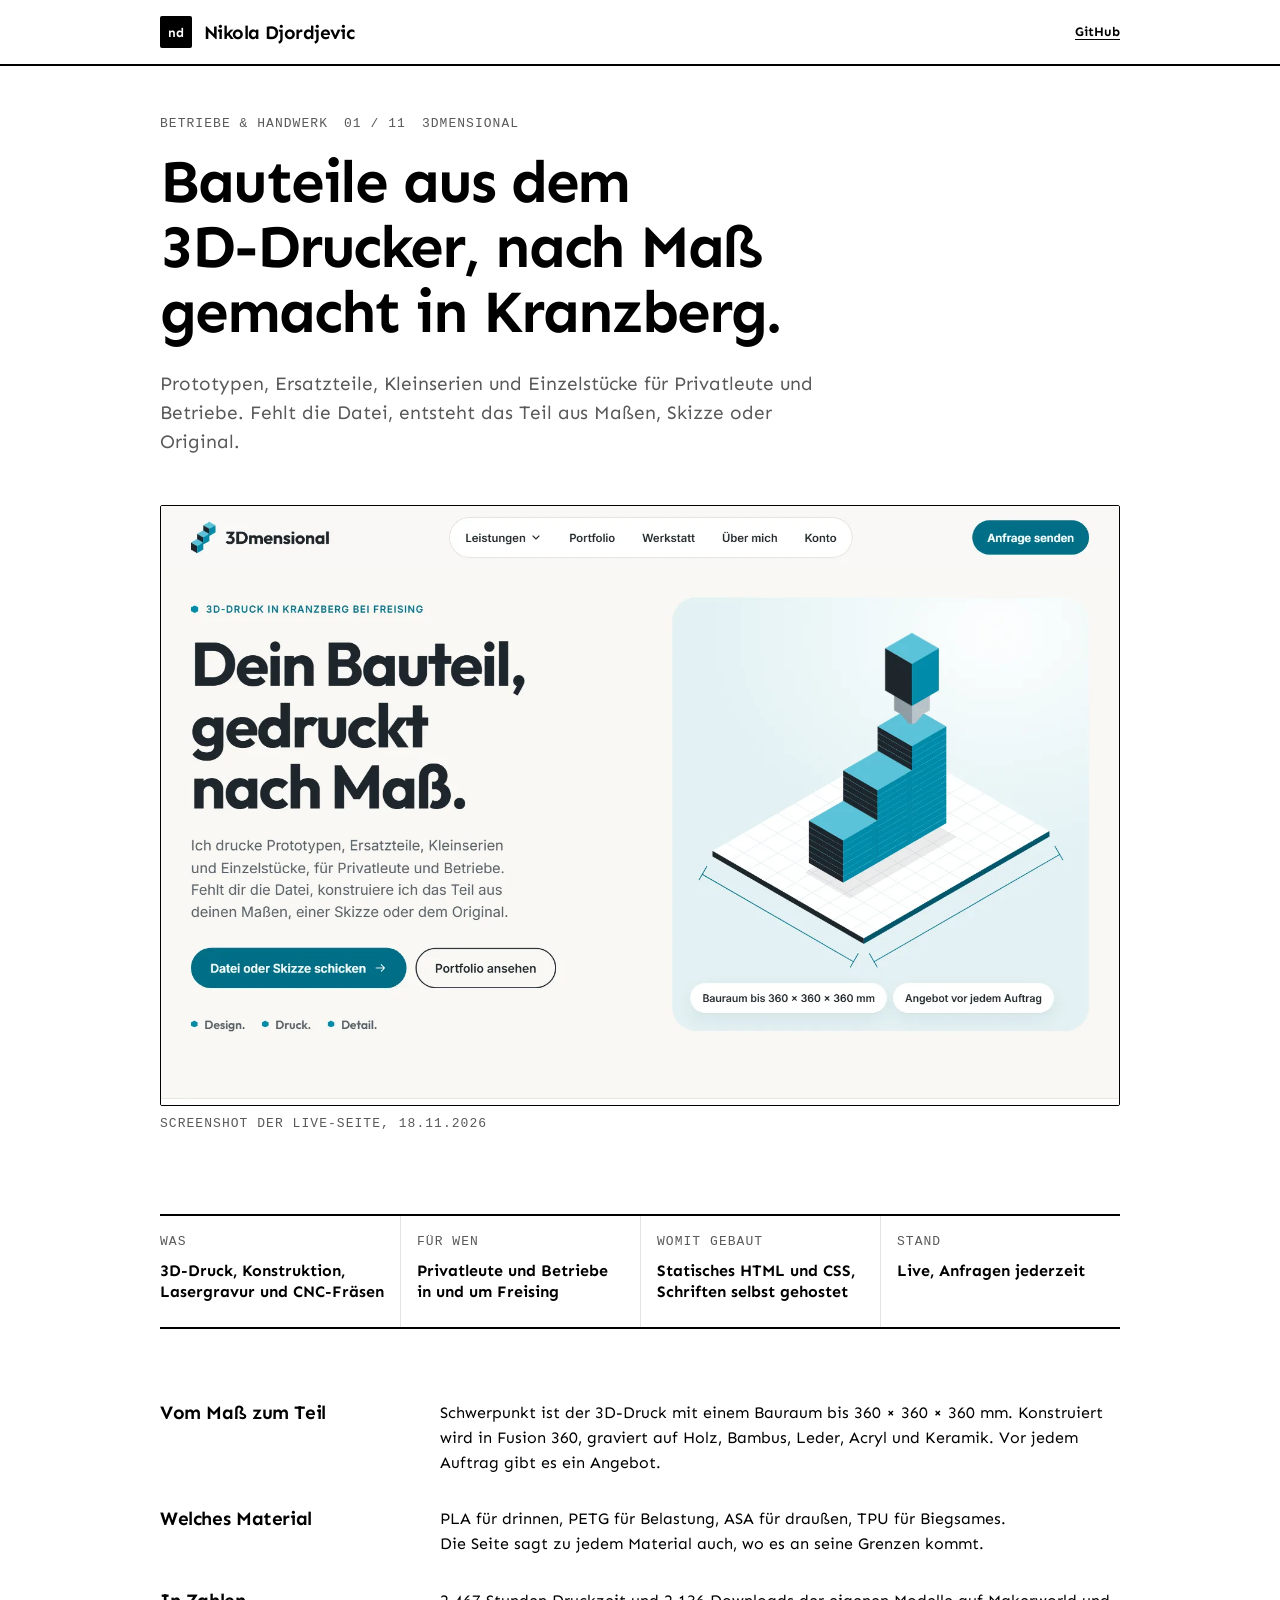
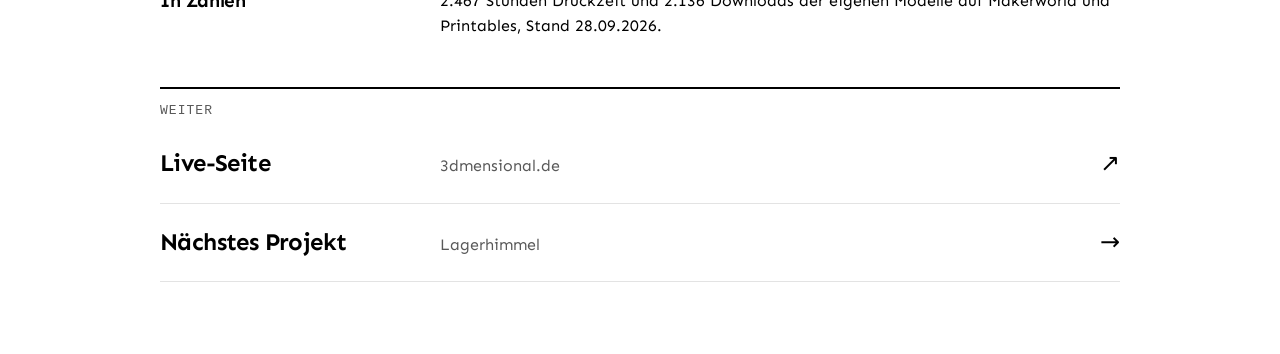
==== projekte/3dmensional/index.html @ 967eef3b "Texte überarbeitet: freigegebene Stellen, neuer Shisha-Screenshot, breitere Textspalte Co-Authored-B" ====
<!DOCTYPE html>
<html lang="de">
<head>
<meta charset="utf-8">
<meta name="viewport" content="width=device-width, initial-scale=1">
<title>3Dmensional · Nikola Djordjevic</title>
<meta name="description" content="Bauteile aus dem 3D-Drucker, nach Maß gemacht in Kranzberg. Prototypen, Ersatzteile, Kleinserien und Einzelstücke für Privatleute und Betriebe. Fehlt die Datei, entsteht das Teil aus Maßen, Skizze oder Original.">
<meta name="author" content="Nikola Djordjevic">
<meta name="theme-color" content="#ffffff">
<meta name="color-scheme" content="light">
<link rel="canonical" href="https://tschortsch3711.github.io/portfolio/projekte/3dmensional/">
<meta property="og:type" content="article">
<meta property="og:locale" content="de_DE">
<meta property="og:site_name" content="Nikola Djordjevic">
<meta property="og:title" content="3Dmensional · Nikola Djordjevic">
<meta property="og:description" content="Bauteile aus dem 3D-Drucker, nach Maß gemacht in Kranzberg. Prototypen, Ersatzteile, Kleinserien und Einzelstücke für Privatleute und Betriebe. Fehlt die Datei, entsteht das Teil aus Maßen, Skizze oder Original.">
<meta property="og:url" content="https://tschortsch3711.github.io/portfolio/projekte/3dmensional/">
<meta property="og:image" content="https://tschortsch3711.github.io/portfolio/assets/bilder/og/3dmensional.jpg">
<meta property="og:image:width" content="1200">
<meta property="og:image:height" content="630">
<meta property="og:image:alt" content="Startseite von 3Dmensional mit der Überschrift „Dein Bauteil, gedruckt nach Maß.“">
<meta name="twitter:card" content="summary_large_image">
<link rel="icon" href="../../favicon.svg" type="image/svg+xml">
<link rel="preload" href="../../fonts/Sen/Sen-Bold.woff2" as="font" type="font/woff2" crossorigin>
<link rel="stylesheet" href="../../assets/css/tokens.css">
<link rel="stylesheet" href="../../assets/css/site.css">
</head>
<body>
<a class="springen" href="#inhalt">Zum Inhalt springen</a>
<header class="kopf">
  <div class="rahmen">
    <a class="wortmarke" href="../../" aria-label="Nikola Djordjevic, zur Übersicht">
      <span class="wortmarke-zeichen" aria-hidden="true">nd</span>
      <span class="wortmarke-name">Nikola Djordjevic</span>
    </a>
    <a class="kopf-link" href="https://github.com/tschortsch3711">GitHub</a>
  </div>
</header>
<main id="inhalt">
  <div class="rahmen">
    <section class="held" aria-labelledby="aussage">
      <p class="etikett"><span>Betriebe &amp; Handwerk</span><span>01 / 11</span><span>3Dmensional</span></p>
      <h1 id="aussage">Bauteile aus dem 3D-⁠Drucker, nach Maß gemacht in Kranzberg.</h1>
      <p class="held-unter">Prototypen, Ersatzteile, Kleinserien und Einzelstücke für Privatleute und Betriebe. Fehlt die Datei, entsteht das Teil aus Maßen, Skizze oder Original.</p>
      <figure>
        <div class="bild">
          <img src="../../assets/bilder/3dmensional-1600.webp" srcset="../../assets/bilder/3dmensional-800.webp 800w, ../../assets/bilder/3dmensional-1600.webp 1600w" sizes="(max-width: 64rem) 100vw, 60rem" width="1600" height="1000" alt="Startseite von 3Dmensional mit der Überschrift „Dein Bauteil, gedruckt nach Maß.“" fetchpriority="high">
        </div>
        <figcaption class="bild-unter etikett">Screenshot der Live-Seite, 18.11.2026</figcaption>
      </figure>
    </section>

    <dl class="band" aria-label="Fakten">
      <div><dt class="etikett">Was</dt><dd>3D-Druck, Konstruktion, Lasergravur und CNC-Fräsen</dd></div>
      <div><dt class="etikett">Für wen</dt><dd>Privatleute und Betriebe in und um Freising</dd></div>
      <div><dt class="etikett">Womit gebaut</dt><dd>Statisches HTML und CSS, Schriften selbst gehostet</dd></div>
      <div><dt class="etikett">Stand</dt><dd>Live, Anfragen jederzeit</dd></div>
    </dl>

    <section class="text" aria-label="Mehr über 3Dmensional">
      <div class="text-block">
        <h2>Vom Maß zum Teil</h2>
        <div><p>Schwerpunkt ist der 3D-Druck mit einem Bauraum bis 360 × 360 × 360 mm. Konstruiert wird in Fusion 360, graviert auf Holz, Bambus, Leder, Acryl und Keramik. Vor jedem Auftrag gibt es ein Angebot.</p></div>
      </div>
      <div class="text-block">
        <h2>Welches Material</h2>
        <div><p>PLA für drinnen, PETG für Belastung, ASA für draußen, TPU für Biegsames.<br>Die Seite sagt zu jedem Material auch, wo es an seine Grenzen kommt.</p></div>
      </div>
      <div class="text-block">
        <h2>In Zahlen</h2>
        <div><p>2.467 Stunden Druckzeit und 2.136 Downloads der eigenen Modelle auf Makerworld und Printables, Stand 28.09.2026.</p></div>
      </div>
    </section>

    <nav class="weiter" aria-labelledby="weiter">
      <div class="gruppe-kopf"><h2 class="etikett" id="weiter">Weiter</h2></div>
      <ul class="weiter-liste">
        <li>
          <a class="weiter-link" href="https://3dmensional.de">
            <span class="weiter-was">Live-Seite</span>
            <span class="weiter-wo">3dmensional.de</span>
            <span class="zeile-pfeil" aria-hidden="true">↗</span>
          </a>
        </li>
        <li>
          <a class="weiter-link" href="../../projekte/lagerhimmel/">
            <span class="weiter-was">Nächstes Projekt</span>
            <span class="weiter-wo">Lagerhimmel</span>
            <span class="zeile-pfeil" aria-hidden="true">→</span>
          </a>
        </li>
      </ul>
    </nav>
  </div>
</main>
</body>
</html>
---- assets/css/tokens.css ----
/* Design-Tokens. Alles, was die Seite an Farbe, Schrift, Abstand und Linie kennt.
   Beschreibung in DESIGN.md. */

@font-face {
  font-family: "Sen";
  src: url("../../fonts/Sen/Sen-Regular.woff2") format("woff2");
  font-weight: 400;
  font-style: normal;
  font-display: swap;
}
@font-face {
  font-family: "Sen";
  src: url("../../fonts/Sen/Sen-Bold.woff2") format("woff2");
  font-weight: 700;
  font-style: normal;
  font-display: swap;
}

:root {
  /* Farben */
  --c-tinte: #000000;
  --c-papier: #ffffff;
  --c-leise: #595959;     /* 7,0:1 auf Weiß */
  --c-haar: #e3e3e3;      /* Trennlinien zwischen Zeilen */
  --c-flaeche: #f4f4f4;   /* Bildgrund, Fakten-Band */

  /* Schrift */
  --f-text: "Sen", ui-sans-serif, system-ui, -apple-system, "Segoe UI", Arial, sans-serif;
  --f-mono: ui-monospace, "SFMono-Regular", Menlo, Consolas, monospace;

  /* Typo-Skala */
  --t-klein: 0.8125rem;   /* Etiketten, Fußzeile */
  --t-text: 1rem;         /* Fließtext */
  --t-gross: 1.1875rem;   /* Einleitung, Projektname */
  --t-zwischen: 1.5rem;   /* Zwischentitel */
  --t-titel: clamp(2rem, 6vw, 3rem);         /* Startseite */
  --t-aussage: clamp(2rem, 6.4vw, 3.75rem); /* Aussage auf der Projektseite */

  --z-eng: 1.08;
  --z-text: 1.55;
  --sp-eng: -0.035em;     /* Laufweite großer Titel */
  --sp-etikett: 0.08em;

  /* Abstände, 4px-Raster */
  --s-1: 0.25rem;
  --s-2: 0.5rem;
  --s-3: 0.75rem;
  --s-4: 1rem;
  --s-5: 1.5rem;
  --s-6: 2rem;
  --s-7: 3rem;
  --s-8: 4.5rem;
  --s-9: 6.5rem;

  /* Radien und Linien */
  --r-0: 0;
  --r-1: 2px;
  --l-duenn: 1px;
  --l-fett: 2px;

  /* Raster */
  --breite: 60rem;
  --rand: 2rem;
  --lesebreite: 42rem;
}

@media (max-width: 40rem) {
  :root { --rand: 1rem; }
}
---- assets/css/site.css ----
/* Komponenten: Kopfzeile, Projektzeile, Projekt-Hero, Fakten-Band, Weiter.
   Nutzt nur Werte aus tokens.css. */

*, *::before, *::after { box-sizing: border-box; }
html { -webkit-text-size-adjust: 100%; text-size-adjust: 100%; }
body {
  margin: 0;
  background: var(--c-papier);
  color: var(--c-tinte);
  font-family: var(--f-text);
  font-size: var(--t-text);
  line-height: var(--z-text);
  -webkit-font-smoothing: antialiased;
  text-rendering: optimizeLegibility;
}
img { display: block; max-width: 100%; height: auto; }
a { color: inherit; text-underline-offset: 0.2em; text-decoration-thickness: var(--l-duenn); }
a:hover { text-decoration-thickness: var(--l-fett); }
:focus-visible { outline: var(--l-fett) solid var(--c-tinte); outline-offset: 3px; }
h1, h2, h3, p, ul, ol, dl, dd, figure { margin: 0; }
ul, ol { padding: 0; list-style: none; }

.springen {
  position: absolute; left: -999rem; top: 0;
}
.springen:focus {
  left: var(--s-4); top: var(--s-4); z-index: 9;
  background: var(--c-papier); padding: var(--s-2) var(--s-4);
  border: var(--l-duenn) solid var(--c-tinte);
}

.rahmen {
  width: 100%;
  max-width: calc(var(--breite) + 2 * var(--rand));
  margin: 0 auto;
  padding: 0 var(--rand);
}

.etikett {
  font-family: var(--f-mono);
  font-size: var(--t-klein);
  font-weight: 400;
  letter-spacing: var(--sp-etikett);
  text-transform: uppercase;
  color: var(--c-leise);
}

/* Kopfzeile -------------------------------------------------------------- */
.kopf { border-bottom: var(--l-fett) solid var(--c-tinte); }
.kopf .rahmen {
  display: flex; align-items: center; justify-content: space-between;
  gap: var(--s-4); min-height: 4rem;
}
.wortmarke {
  display: inline-flex; align-items: center; gap: var(--s-3);
  font-weight: 700; font-size: var(--t-gross); letter-spacing: -0.03em;
  text-decoration: none; line-height: 1;
}
.wortmarke-zeichen {
  display: grid; place-items: center;
  width: 2rem; height: 2rem;
  background: var(--c-tinte); color: var(--c-papier);
  font-size: var(--t-klein); letter-spacing: 0;
  border-radius: var(--r-1);
}
.wortmarke:hover .wortmarke-name { text-decoration: underline; text-decoration-thickness: var(--l-fett); }
.kopf-link { font-size: var(--t-klein); font-weight: 700; }

/* Startseite: Kontaktabzug, auf dem Desktop alles auf einen Blick -------- */
.start { min-height: 100svh; display: grid; grid-template-rows: auto auto 1fr; }
/* Die Startseite nutzt die ganze Fensterbreite */
.start .rahmen, .einleitung, .raster { max-width: none; }
.einleitung {
  width: 100%; margin: 0 auto; padding: var(--s-6) var(--rand);
  /* Zwei gleich breite Spalten mit dem Abstand des Rasters: der Text beginnt bündig mit der dritten Kachel */
  display: grid; grid-template-columns: 1fr 1fr; gap: var(--s-4); align-items: center;
  border-bottom: var(--l-fett) solid var(--c-tinte);
}
.einleitung h1 {
  font-size: clamp(2rem, 4.2vw, 3.5rem); line-height: 1.02; letter-spacing: var(--sp-eng);
  text-wrap: balance;
}
.einleitung p { font-size: var(--t-gross); color: var(--c-leise); }
/* Jeder Satz der Einleitung beginnt in einer eigenen Zeile und bricht gleichmäßig um */
.einleitung p span { display: block; text-wrap: balance; }

.start main { display: grid; min-height: 0; }
.raster {
  width: 100%; margin: 0 auto; padding: var(--s-4) var(--rand) var(--rand);
  display: grid; grid-template-columns: repeat(4, 1fr); grid-auto-rows: 1fr;
  gap: var(--s-3) var(--s-4); min-height: 0;
  /* Kacheln nie höher als das Bildformat 16:10, sonst würden die Screenshots seitlich beschnitten */
  max-height: 47vw;
}

/* Kachel: Screenshot in Farbe, unten eine Leiste mit Nummer, Name und Gruppe.
   Beim Überfahren (Desktop) oder im Scroll-Fokus (Handy, Tablet) wird die Leiste schwarz
   und der Satz zum Projekt klappt auf. */
.kachel {
  position: relative; display: block; height: 100%; min-height: 9rem; overflow: hidden;
  border: var(--l-duenn) solid var(--c-tinte); border-radius: var(--r-1);
  background: var(--c-flaeche); text-decoration: none;
}
.kachel img {
  position: absolute; inset: 0; width: 100%; height: 100%;
  object-fit: cover; object-position: left top;
  transition: transform .4s ease;
}
.kachel-text {
  position: absolute; left: 0; right: 0; bottom: 0;
  display: grid; grid-template-columns: auto 1fr; gap: 0 var(--s-2); align-items: baseline;
  padding: var(--s-2) var(--s-3);
  background: var(--c-papier); border-top: var(--l-duenn) solid var(--c-tinte);
  transition: background-color .12s ease, color .12s ease;
}
.kachel-nr { font-family: var(--f-mono); font-size: var(--t-klein); color: var(--c-leise); }
.kachel-name { font-weight: 700; letter-spacing: -0.02em; }
.kachel-gruppe { grid-column: 1 / 3; font-size: 0.6875rem; }
.kachel-satz {
  grid-column: 1 / 3; max-height: 0; overflow: hidden;
  font-size: var(--t-klein); line-height: 1.4; color: var(--c-leise); transition: max-height .25s ease;
}
.kachel:hover img, .kachel:focus-visible img, .kachel.fokus img { transform: scale(1.03); }
.kachel:hover .kachel-text, .kachel:focus-visible .kachel-text, .kachel.fokus .kachel-text { background: var(--c-tinte); color: var(--c-papier); }
.kachel:hover .kachel-nr, .kachel:focus-visible .kachel-nr, .kachel.fokus .kachel-nr,
.kachel:hover .kachel-gruppe, .kachel:focus-visible .kachel-gruppe, .kachel.fokus .kachel-gruppe { color: var(--c-haar); }
.kachel:hover .kachel-satz, .kachel:focus-visible .kachel-satz, .kachel.fokus .kachel-satz { max-height: 4.5rem; color: var(--c-haar); }
.kachel:focus-visible { outline-offset: 2px; }

/* Stempel: runder Link zu GitHub auf dem letzten Platz im Raster.
   Er wächst mit der Höhe seines Platzes, die Schrift wächst mit (Container-Einheiten). */
.stempel-platz { display: flex; align-items: center; justify-content: center; min-height: 0; container-type: size; }
.stempel {
  height: 86%; aspect-ratio: 1; border-radius: 50%;
  display: flex; flex-direction: column; align-items: center; justify-content: center; gap: var(--s-1);
  background: var(--c-tinte); color: var(--c-papier); text-decoration: none;
  font-size: clamp(1rem, 8cqh, 1.75rem); line-height: 1;
  transition: transform .2s ease;
}
.stempel .etikett { color: var(--c-haar); font-size: clamp(var(--t-klein), 6cqh, 1.25rem); }
.stempel-name { font-size: clamp(var(--t-zwischen), 13cqh, 3rem); font-weight: 700; letter-spacing: -0.025em; line-height: 1.1; }
.stempel:hover, .stempel:focus-visible { transform: rotate(-6deg) scale(1.04); }

/* Sehr breite Fenster: Titel und jeder Satz stehen in einer Zeile. Der Text sitzt mittig
   zwischen dem Ende des Titels und dem rechten Rand, die Abstände links und rechts sind gleich. */
@media (min-width: 148rem) {
  .einleitung { grid-template-columns: auto 1fr; gap: 0; }
  .einleitung h1, .einleitung p span { white-space: nowrap; }
  .einleitung p { justify-self: center; }
}
@media (max-width: 64rem) {
  .start { display: block; }
  .raster { grid-template-columns: repeat(2, 1fr); grid-auto-rows: auto; max-height: none; }
  .kachel { height: auto; min-height: 0; aspect-ratio: 16 / 10; }
  .stempel-platz { container-type: normal; }
  .stempel { height: 9rem; font-size: 1rem; }
  .stempel .etikett { font-size: var(--t-klein); }
  .stempel-name { font-size: var(--t-zwischen); }
}
/* Tablet: Der Titel steht dreizeilig links und ist nur so breit wie sein Text. Rand, Abstand zum Text
   und Abstand oben und unten sind gleich groß. Der letzte Satz passt rechts in eine Zeile. */
@media (min-width: 48rem) and (max-width: 64rem) {
  .einleitung { grid-template-columns: auto 1fr; gap: var(--rand); }
  .einleitung h1 { font-size: clamp(2rem, 4.2vw, 2.75rem); max-width: 8.6em; }
  .einleitung p { font-size: clamp(1rem, 2.1vw, var(--t-gross)); }
}
/* Handy: Titel und Text untereinander. Beide Schriftgrößen folgen der Fensterbreite, damit die erste
   Titelzeile und der letzte Satz die Breite fast ganz füllen und nicht umbrechen. */
@media (max-width: 47.9375rem) {
  .einleitung { grid-template-columns: 1fr; gap: var(--s-3); padding-top: var(--s-5); padding-bottom: var(--s-5); }
  .einleitung h1 { font-size: clamp(1.75rem, 9vw, 3rem); }
  .einleitung p { font-size: clamp(0.875rem, calc((100vw - 2rem) / 23.2), var(--t-gross)); }
}
@media (max-width: 40rem) {
  .raster { grid-template-columns: 1fr; }
  .stempel-platz { padding: var(--s-4) 0; }
}
.gruppe-kopf {
  display: flex; justify-content: space-between; align-items: baseline; gap: var(--s-4);
  border-top: var(--l-fett) solid var(--c-tinte);
  padding-top: var(--s-3);
}

/* Projektzeile ----------------------------------------------------------- */
.zeile {
  display: grid;
  grid-template-columns: 3rem minmax(10rem, 16rem) 1fr 2rem;
  gap: var(--s-1) var(--s-5);
  align-items: baseline;
  padding: var(--s-5) 0;
  border-bottom: var(--l-duenn) solid var(--c-haar);
  text-decoration: none;
  transition: background-color .12s ease, color .12s ease, padding .12s ease;
}
.zeile-nr { font-family: var(--f-mono); font-size: var(--t-klein); color: var(--c-leise); }
.zeile-name { font-size: var(--t-zwischen); font-weight: 700; letter-spacing: -0.025em; line-height: 1.15; }
.zeile-satz { color: var(--c-leise); }
.zeile-pfeil { justify-self: end; font-size: var(--t-zwischen); line-height: 1; transition: transform .12s ease; }
.zeile:hover, .zeile:focus-visible {
  background: var(--c-tinte); color: var(--c-papier);
  padding-left: var(--s-3); padding-right: var(--s-3);
  outline-offset: 0;
}
.zeile:hover .zeile-nr, .zeile:hover .zeile-satz,
.zeile:focus-visible .zeile-nr, .zeile:focus-visible .zeile-satz { color: var(--c-papier); }
.zeile:hover .zeile-pfeil { transform: translateX(var(--s-1)); }

@media (max-width: 46rem) {
  .zeile {
    grid-template-columns: 2.25rem 1fr 1.5rem;
    padding: var(--s-4) 0;
  }
  .zeile-nr { grid-column: 1; grid-row: 1; }
  .zeile-name { grid-column: 2; grid-row: 1; font-size: var(--t-gross); }
  .zeile-pfeil { grid-column: 3; grid-row: 1; font-size: var(--t-gross); }
  .zeile-satz { grid-column: 2 / 4; grid-row: 2; }
}

/* Projekt-Hero ----------------------------------------------------------- */
.held { padding: var(--s-7) 0 var(--s-6); }
.held .etikett { display: flex; flex-wrap: wrap; gap: var(--s-2) var(--s-4); }
.held h1 {
  margin-top: var(--s-4);
  font-size: var(--t-aussage); line-height: var(--z-eng); letter-spacing: var(--sp-eng);
  max-width: 19ch;
  text-wrap: balance;
}
.held-unter {
  margin-top: var(--s-5); max-width: var(--lesebreite);
  font-size: var(--t-gross); color: var(--c-leise);
}
.bild {
  margin-top: var(--s-7);
  border: var(--l-duenn) solid var(--c-tinte);
  border-radius: var(--r-1);
  background: var(--c-flaeche);
  overflow: hidden;
}
.bild img { width: 100%; aspect-ratio: 16 / 10; object-fit: cover; object-position: top; }
.bild-unter {
  margin-top: var(--s-2);
}

/* Fakten-Band ------------------------------------------------------------ */
.band {
  display: grid;
  grid-template-columns: repeat(4, 1fr);
  margin: var(--s-7) 0 0;
  border-top: var(--l-fett) solid var(--c-tinte);
  border-bottom: var(--l-fett) solid var(--c-tinte);
}
.band > div {
  padding: var(--s-4) var(--s-4) var(--s-5);
  border-left: var(--l-duenn) solid var(--c-haar);
}
.band > div:first-child { border-left: 0; padding-left: 0; }
.band dt { margin-bottom: var(--s-2); }
.band dd { font-weight: 700; line-height: 1.35; }

@media (max-width: 46rem) {
  .band { grid-template-columns: 1fr 1fr; }
  .band > div { padding-left: var(--s-4); }
  .band > div:nth-child(odd) { border-left: 0; padding-left: 0; }
  .band > div:nth-child(n+3) { border-top: var(--l-duenn) solid var(--c-haar); }
}

/* Absätze ---------------------------------------------------------------- */
.text {
  display: grid;
  grid-template-columns: minmax(10rem, 16rem) 1fr;
  gap: var(--s-6) var(--s-5);
  padding: var(--s-8) 0 var(--s-7);
}
.text-block { display: contents; }
.text h2 { font-size: var(--t-gross); letter-spacing: -0.02em; line-height: 1.3; }
.text p { max-width: var(--lesebreite); }
.text p + p { margin-top: var(--s-3); }

@media (max-width: 46rem) {
  .text { grid-template-columns: 1fr; gap: var(--s-2); padding: var(--s-7) 0 var(--s-6); }
  .text-block > div { margin-bottom: var(--s-5); }
}

/* Weiter ----------------------------------------------------------------- */
.weiter { padding-bottom: var(--s-8); }
.weiter .gruppe-kopf { padding-bottom: var(--s-1); }
.weiter-link {
  display: grid;
  grid-template-columns: minmax(10rem, 16rem) 1fr 2rem;
  gap: var(--s-1) var(--s-5);
  align-items: baseline;
  padding: var(--s-5) 0;
  border-bottom: var(--l-duenn) solid var(--c-haar);
  text-decoration: none;
  transition: background-color .12s ease, color .12s ease, padding .12s ease;
}
.weiter-was { font-size: var(--t-zwischen); font-weight: 700; letter-spacing: -0.025em; line-height: 1.15; }
.weiter-wo { color: var(--c-leise); overflow-wrap: anywhere; }
.weiter-link .zeile-pfeil { grid-column: 3; }
.weiter-link:hover, .weiter-link:focus-visible {
  background: var(--c-tinte); color: var(--c-papier);
  padding-left: var(--s-3); padding-right: var(--s-3); outline-offset: 0;
}
.weiter-link:hover .weiter-wo, .weiter-link:focus-visible .weiter-wo { color: var(--c-papier); }

@media (max-width: 46rem) {
  .weiter-link { grid-template-columns: 1fr 1.5rem; padding: var(--s-4) 0; }
  .weiter-was { font-size: var(--t-gross); grid-column: 1; grid-row: 1; }
  .weiter-link .zeile-pfeil { grid-column: 2; grid-row: 1; font-size: var(--t-gross); }
  .weiter-wo { grid-column: 1 / 3; grid-row: 2; }
}

@media (prefers-reduced-motion: reduce) {
  * { transition: none !important; }
}
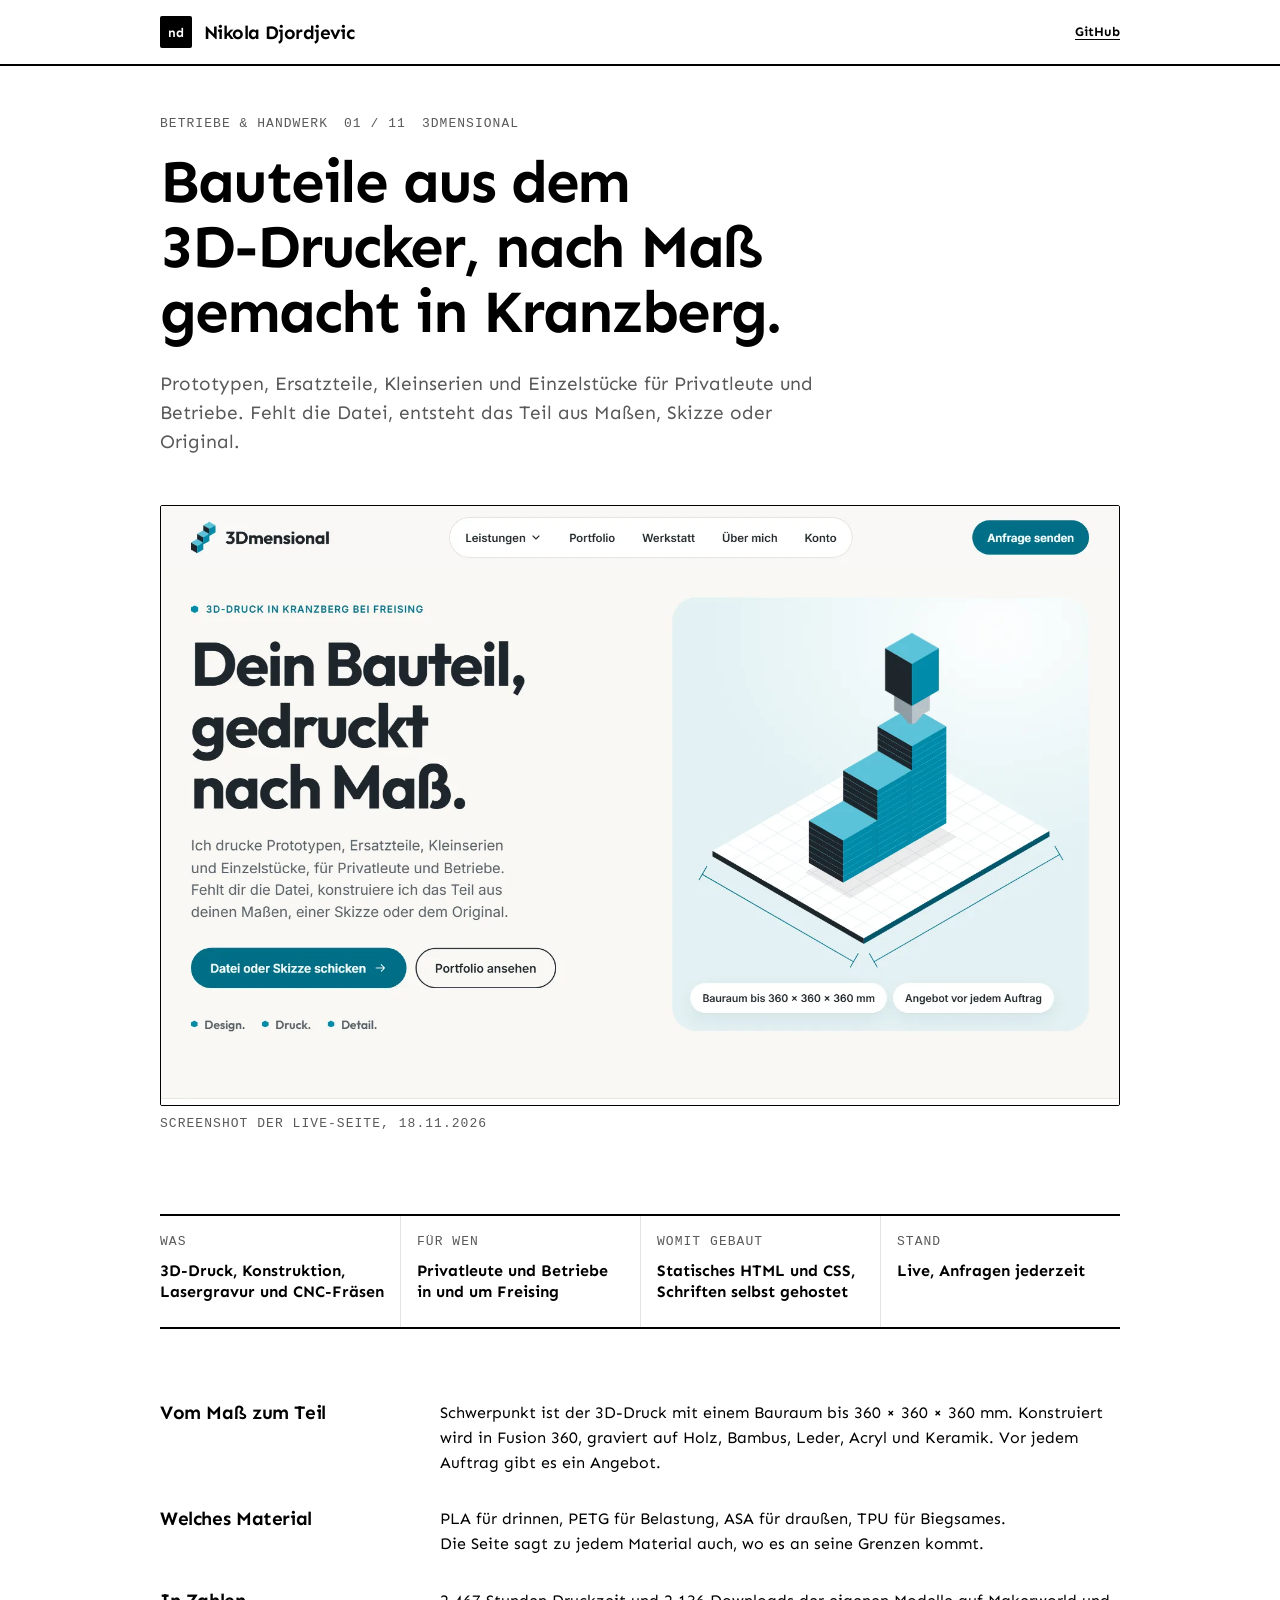
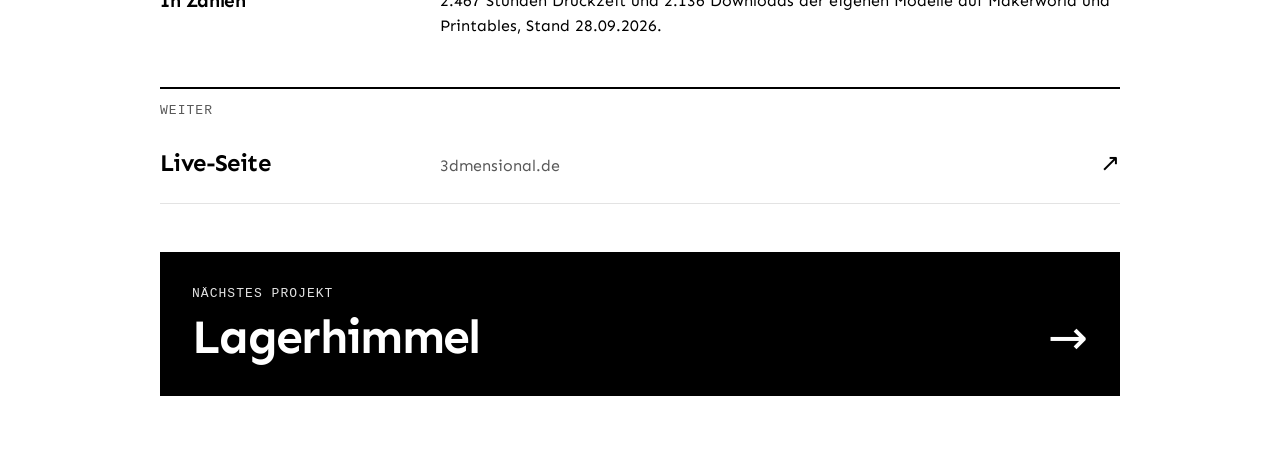
==== commit 6fc829c4: "Texte: Shisha als Service-Review, Pipeline als Erinnerung zum Hören, Nächstes Projekt als Balken Shi" ====
--- a/projekte/3dmensional/index.html
+++ b/projekte/3dmensional/index.html
@@ -82,14 +82,12 @@
             <span class="zeile-pfeil" aria-hidden="true">↗</span>
           </a>
         </li>
-        <li>
-          <a class="weiter-link" href="../../projekte/lagerhimmel/">
-            <span class="weiter-was">Nächstes Projekt</span>
-            <span class="weiter-wo">Lagerhimmel</span>
-            <span class="zeile-pfeil" aria-hidden="true">→</span>
-          </a>
-        </li>
       </ul>
+      <a class="naechstes" href="../../projekte/lagerhimmel/">
+        <span class="etikett">Nächstes Projekt</span>
+        <span class="naechstes-name">Lagerhimmel</span>
+        <span class="naechstes-pfeil" aria-hidden="true">→</span>
+      </a>
     </nav>
   </div>
 </main>
--- a/assets/css/site.css
+++ b/assets/css/site.css
@@ -255,7 +255,7 @@
 }
 .band > div:first-child { border-left: 0; padding-left: 0; }
 .band dt { margin-bottom: var(--s-2); }
-.band dd { font-weight: 700; line-height: 1.35; }
+.band dd { font-weight: 700; line-height: 1.35; text-wrap: balance; }
 
 @media (max-width: 46rem) {
   .band { grid-template-columns: 1fr 1fr; }
@@ -303,11 +303,30 @@
 }
 .weiter-link:hover .weiter-wo, .weiter-link:focus-visible .weiter-wo { color: var(--c-papier); }
 
+/* Nächstes Projekt: schwarzer Balken, abgesetzt von den Links */
+.naechstes {
+  display: grid;
+  grid-template-columns: 1fr auto;
+  gap: var(--s-2) var(--s-5);
+  align-items: center;
+  margin-top: var(--s-7);
+  padding: var(--s-6);
+  background: var(--c-tinte);
+  color: var(--c-papier);
+  text-decoration: none;
+}
+.naechstes .etikett { grid-column: 1 / 3; color: var(--c-haar); }
+.naechstes-name { font-size: var(--t-titel); font-weight: 700; letter-spacing: var(--sp-eng); line-height: var(--z-eng); }
+.naechstes-pfeil { justify-self: end; font-size: var(--t-titel); line-height: 1; transition: transform .12s ease; }
+.naechstes:hover .naechstes-pfeil, .naechstes:focus-visible .naechstes-pfeil { transform: translateX(var(--s-2)); }
+.naechstes:focus-visible { outline-offset: 3px; }
+
 @media (max-width: 46rem) {
   .weiter-link { grid-template-columns: 1fr 1.5rem; padding: var(--s-4) 0; }
   .weiter-was { font-size: var(--t-gross); grid-column: 1; grid-row: 1; }
   .weiter-link .zeile-pfeil { grid-column: 2; grid-row: 1; font-size: var(--t-gross); }
   .weiter-wo { grid-column: 1 / 3; grid-row: 2; }
+  .naechstes { padding: var(--s-5); margin-top: var(--s-6); }
 }
 
 @media (prefers-reduced-motion: reduce) {
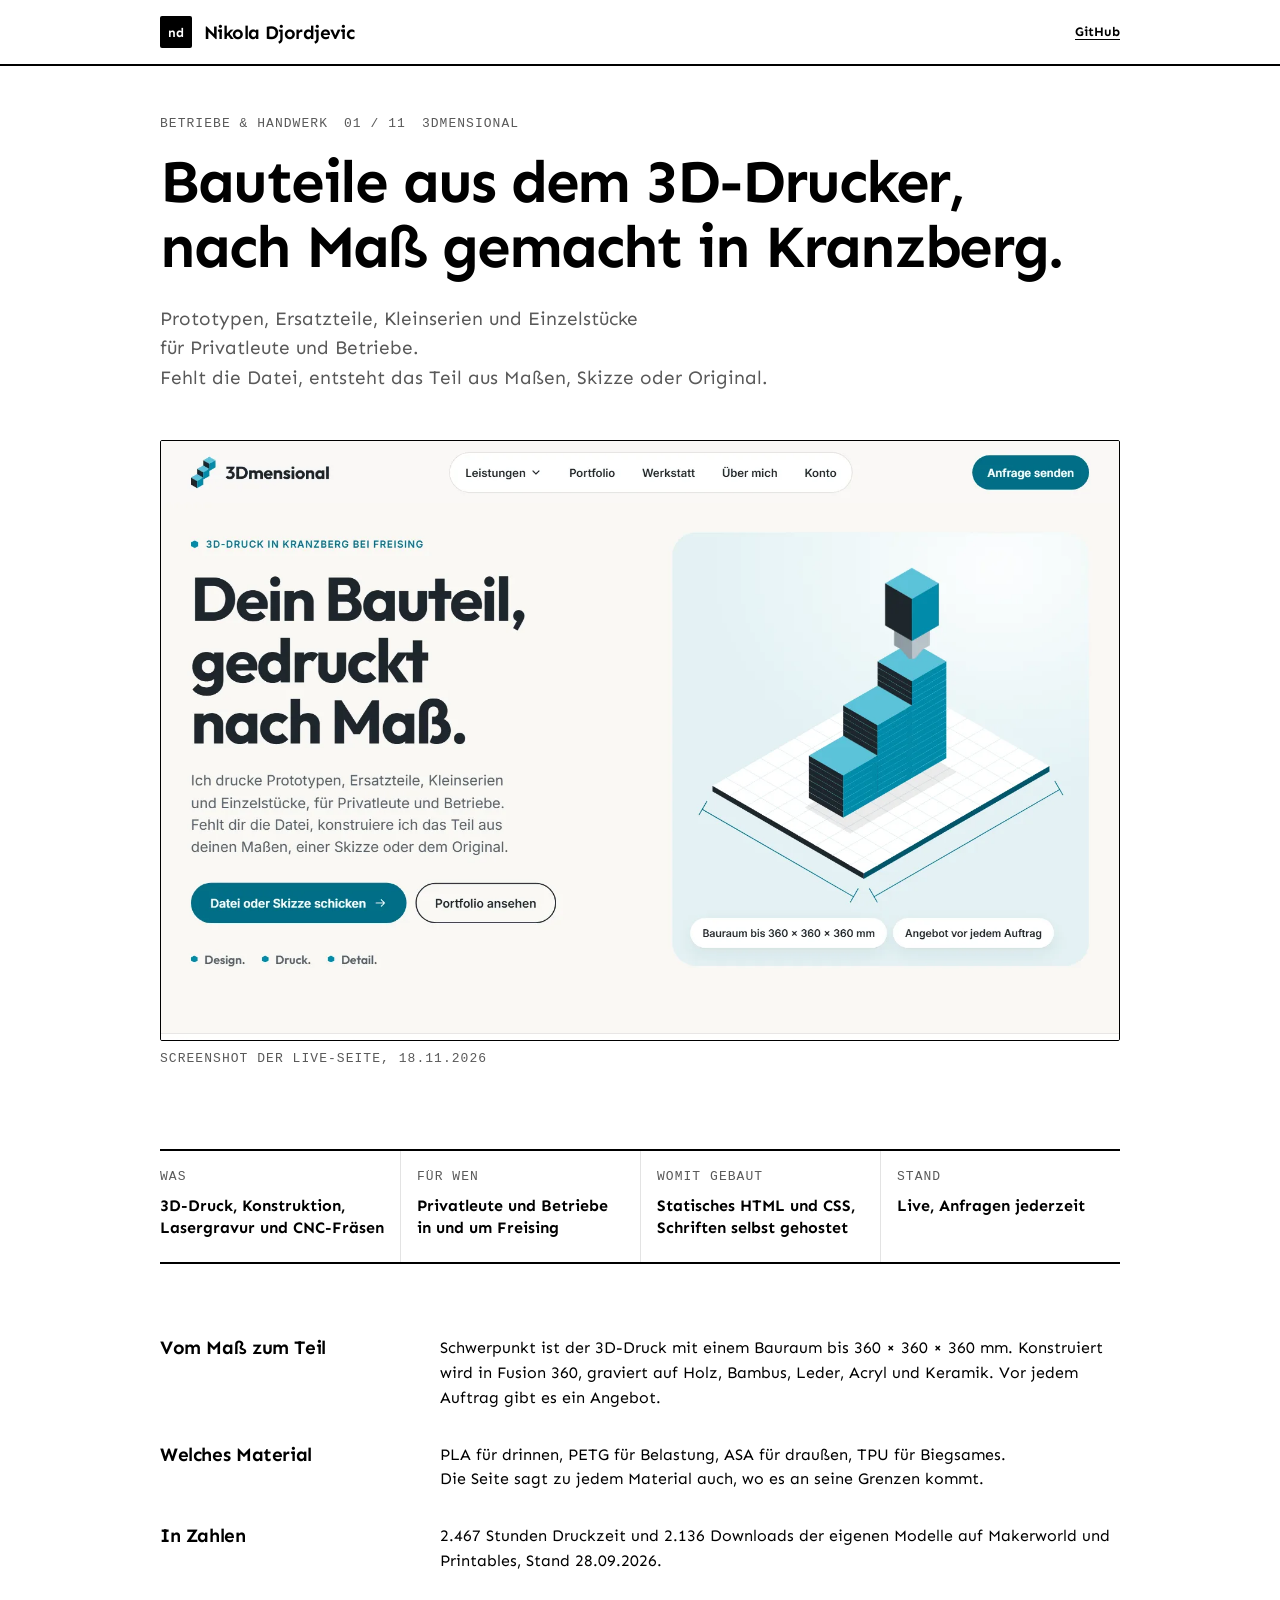
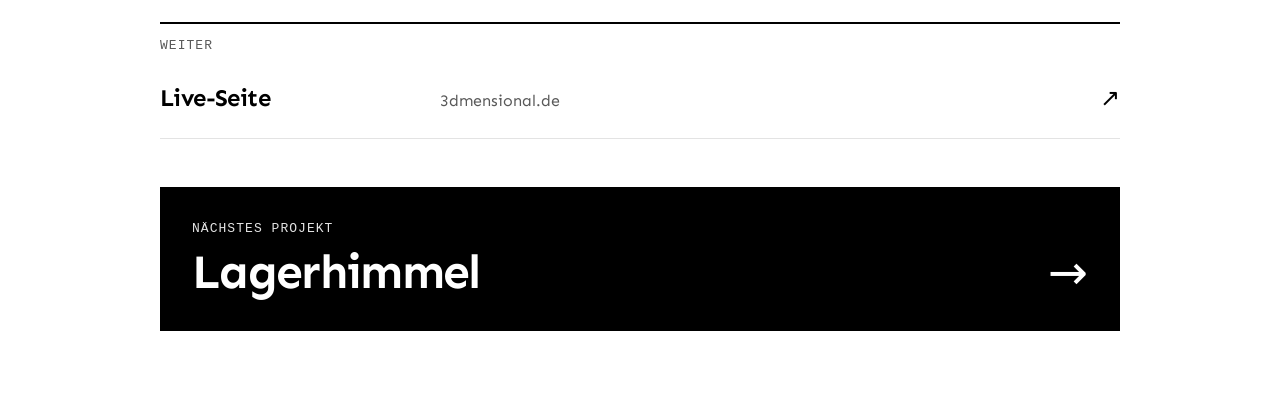
==== commit 14967e19: "Umbrüche nach Sinn: Überschriften und Untertitel in Abschnitten, Band auf dem Handy einspaltig Aussa" ====
--- a/projekte/3dmensional/index.html
+++ b/projekte/3dmensional/index.html
@@ -40,8 +40,8 @@
   <div class="rahmen">
     <section class="held" aria-labelledby="aussage">
       <p class="etikett"><span>Betriebe &amp; Handwerk</span><span>01 / 11</span><span>3Dmensional</span></p>
-      <h1 id="aussage">Bauteile aus dem 3D-⁠Drucker, nach Maß gemacht in Kranzberg.</h1>
-      <p class="held-unter">Prototypen, Ersatzteile, Kleinserien und Einzelstücke für Privatleute und Betriebe. Fehlt die Datei, entsteht das Teil aus Maßen, Skizze oder Original.</p>
+      <h1 id="aussage"><span class="z">Bauteile aus dem 3D-⁠Drucker,</span> <span class="z">nach Maß gemacht in Kranzberg.</span></h1>
+      <p class="held-unter"><span class="z">Prototypen, Ersatzteile, Kleinserien und Einzelstücke</span> <span class="z">für Privatleute und Betriebe.</span> <span class="z">Fehlt die Datei, entsteht das Teil aus Maßen, Skizze oder Original.</span></p>
       <figure>
         <div class="bild">
           <img src="../../assets/bilder/3dmensional-1600.webp" srcset="../../assets/bilder/3dmensional-800.webp 800w, ../../assets/bilder/3dmensional-1600.webp 1600w" sizes="(max-width: 64rem) 100vw, 60rem" width="1600" height="1000" alt="Startseite von 3Dmensional mit der Überschrift „Dein Bauteil, gedruckt nach Maß.“" fetchpriority="high">
@@ -51,20 +51,20 @@
     </section>
 
     <dl class="band" aria-label="Fakten">
-      <div><dt class="etikett">Was</dt><dd>3D-Druck, Konstruktion, Lasergravur und CNC-Fräsen</dd></div>
-      <div><dt class="etikett">Für wen</dt><dd>Privatleute und Betriebe in und um Freising</dd></div>
-      <div><dt class="etikett">Womit gebaut</dt><dd>Statisches HTML und CSS, Schriften selbst gehostet</dd></div>
-      <div><dt class="etikett">Stand</dt><dd>Live, Anfragen jederzeit</dd></div>
+      <div><dt class="etikett">Was</dt><dd><span class="z">3D-⁠Druck, Konstruktion, Lasergravur und CNC-⁠Fräsen</span></dd></div>
+      <div><dt class="etikett">Für wen</dt><dd><span class="z">Privatleute und Betriebe in und um Freising</span></dd></div>
+      <div><dt class="etikett">Womit gebaut</dt><dd><span class="z">Statisches HTML und CSS, Schriften selbst gehostet</span></dd></div>
+      <div><dt class="etikett">Stand</dt><dd><span class="z">Live, Anfragen jederzeit</span></dd></div>
     </dl>
 
     <section class="text" aria-label="Mehr über 3Dmensional">
       <div class="text-block">
         <h2>Vom Maß zum Teil</h2>
-        <div><p>Schwerpunkt ist der 3D-Druck mit einem Bauraum bis 360 × 360 × 360 mm. Konstruiert wird in Fusion 360, graviert auf Holz, Bambus, Leder, Acryl und Keramik. Vor jedem Auftrag gibt es ein Angebot.</p></div>
+        <div><p>Schwerpunkt ist der 3D-⁠Druck mit einem Bauraum bis 360 × 360 × 360 mm. Konstruiert wird in Fusion 360, graviert auf Holz, Bambus, Leder, Acryl und Keramik. Vor jedem Auftrag gibt es ein Angebot.</p></div>
       </div>
       <div class="text-block">
         <h2>Welches Material</h2>
-        <div><p>PLA für drinnen, PETG für Belastung, ASA für draußen, TPU für Biegsames.<br>Die Seite sagt zu jedem Material auch, wo es an seine Grenzen kommt.</p></div>
+        <div><p>PLA für drinnen, PETG für Belastung, ASA für draußen, TPU für Biegsames. <br class="breit">Die Seite sagt zu jedem Material auch, wo es an seine Grenzen kommt.</p></div>
       </div>
       <div class="text-block">
         <h2>In Zahlen</h2>
--- a/assets/css/site.css
+++ b/assets/css/site.css
@@ -119,6 +119,7 @@
 .kachel-satz {
   grid-column: 1 / 3; max-height: 0; overflow: hidden;
   font-size: var(--t-klein); line-height: 1.4; color: var(--c-leise); transition: max-height .25s ease;
+  text-wrap: balance;
 }
 .kachel:hover img, .kachel:focus-visible img, .kachel.fokus img { transform: scale(1.03); }
 .kachel:hover .kachel-text, .kachel:focus-visible .kachel-text, .kachel.fokus .kachel-text { background: var(--c-tinte); color: var(--c-papier); }
@@ -222,12 +223,14 @@
 .held h1 {
   margin-top: var(--s-4);
   font-size: var(--t-aussage); line-height: var(--z-eng); letter-spacing: var(--sp-eng);
-  max-width: 19ch;
   text-wrap: balance;
 }
+/* Sinnabschnitte bleiben zusammen, solange sie in eine Zeile passen */
+.held h1 .z, .held-unter .z, .band dd .z { display: inline-block; text-wrap: balance; }
 .held-unter {
   margin-top: var(--s-5); max-width: var(--lesebreite);
   font-size: var(--t-gross); color: var(--c-leise);
+  text-wrap: balance;
 }
 .bild {
   margin-top: var(--s-7);
@@ -257,12 +260,22 @@
 .band dt { margin-bottom: var(--s-2); }
 .band dd { font-weight: 700; line-height: 1.35; text-wrap: balance; }
 
-@media (max-width: 46rem) {
+@media (max-width: 56rem) {
   .band { grid-template-columns: 1fr 1fr; }
   .band > div { padding-left: var(--s-4); }
   .band > div:nth-child(odd) { border-left: 0; padding-left: 0; }
   .band > div:nth-child(n+3) { border-top: var(--l-duenn) solid var(--c-haar); }
 }
+/* Auf dem Handy eine Zeile pro Angabe, Etikett links, Text rechts */
+@media (max-width: 40rem) {
+  .band { grid-template-columns: 1fr; }
+  .band > div, .band > div:nth-child(odd) {
+    display: grid; grid-template-columns: 7.5rem 1fr; gap: var(--s-3); align-items: start;
+    padding: var(--s-3) 0; border-left: 0;
+  }
+  .band > div + div { border-top: var(--l-duenn) solid var(--c-haar); }
+  .band dt { margin-bottom: 0; padding-top: 0.25rem; }
+}
 
 /* Absätze ---------------------------------------------------------------- */
 .text {
@@ -273,7 +286,11 @@
 }
 .text-block { display: contents; }
 .text h2 { font-size: var(--t-gross); letter-spacing: -0.02em; line-height: 1.3; }
-.text p { max-width: var(--lesebreite); }
+.text p { max-width: var(--lesebreite); text-wrap: pretty; }
+.text h2 { text-wrap: balance; }
+/* Gesetzte Zeilenumbrüche gelten nur, wo die Textspalte breit genug ist */
+.text br.breit { display: none; }
+@media (min-width: 64rem) { .text br.breit { display: inline; } }
 .text p + p { margin-top: var(--s-3); }
 
 @media (max-width: 46rem) {
@@ -316,7 +333,7 @@
   text-decoration: none;
 }
 .naechstes .etikett { grid-column: 1 / 3; color: var(--c-haar); }
-.naechstes-name { font-size: var(--t-titel); font-weight: 700; letter-spacing: var(--sp-eng); line-height: var(--z-eng); }
+.naechstes-name { font-size: var(--t-titel); font-weight: 700; letter-spacing: var(--sp-eng); line-height: var(--z-eng); text-wrap: balance; }
 .naechstes-pfeil { justify-self: end; font-size: var(--t-titel); line-height: 1; transition: transform .12s ease; }
 .naechstes:hover .naechstes-pfeil, .naechstes:focus-visible .naechstes-pfeil { transform: translateX(var(--s-2)); }
 .naechstes:focus-visible { outline-offset: 3px; }
@@ -326,7 +343,10 @@
   .weiter-was { font-size: var(--t-gross); grid-column: 1; grid-row: 1; }
   .weiter-link .zeile-pfeil { grid-column: 2; grid-row: 1; font-size: var(--t-gross); }
   .weiter-wo { grid-column: 1 / 3; grid-row: 2; }
-  .naechstes { padding: var(--s-5); margin-top: var(--s-6); }
+  .naechstes { padding: var(--s-5); margin-top: var(--s-6); grid-template-columns: 1fr auto; }
+  .naechstes .etikett { grid-column: 1; grid-row: 1; }
+  .naechstes-pfeil { grid-column: 2; grid-row: 1; font-size: var(--t-zwischen); }
+  .naechstes-name { grid-column: 1 / 3; font-size: clamp(1.5rem, 7vw, 2rem); }
 }
 
 @media (prefers-reduced-motion: reduce) {
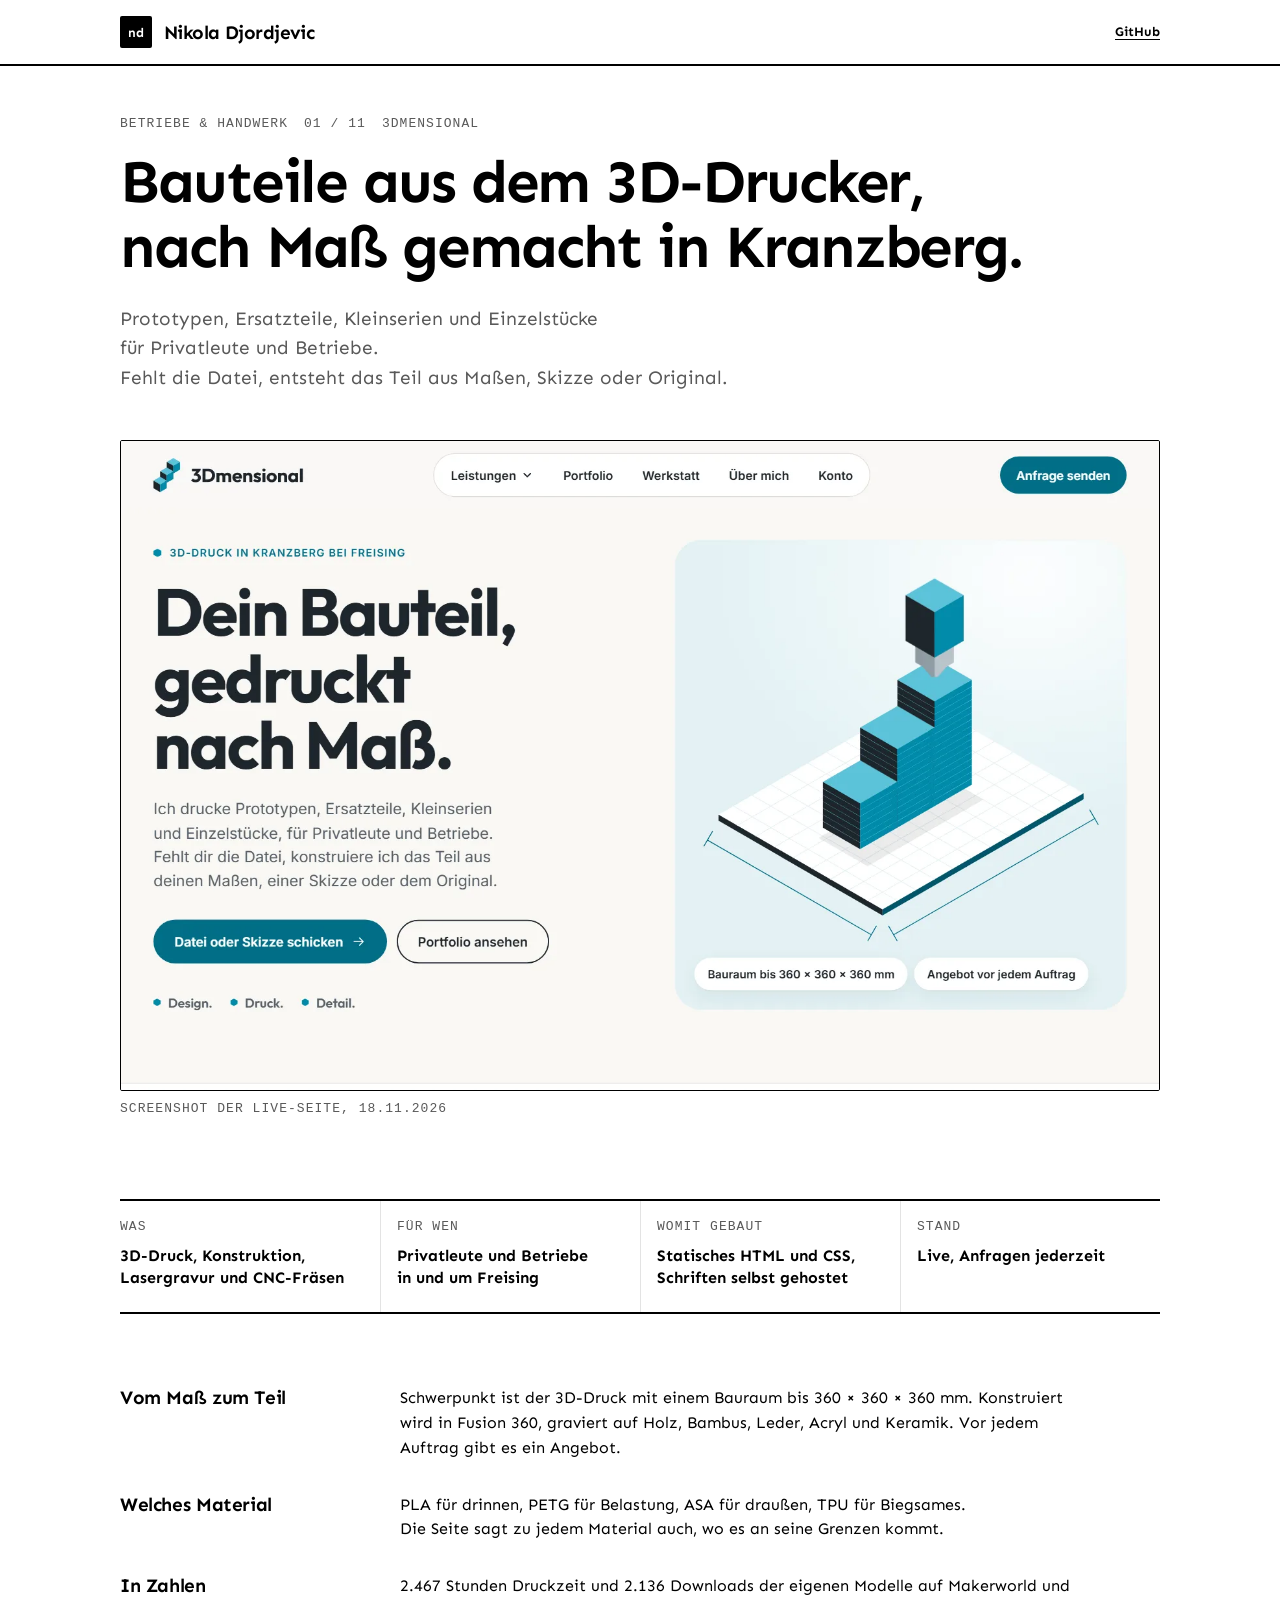
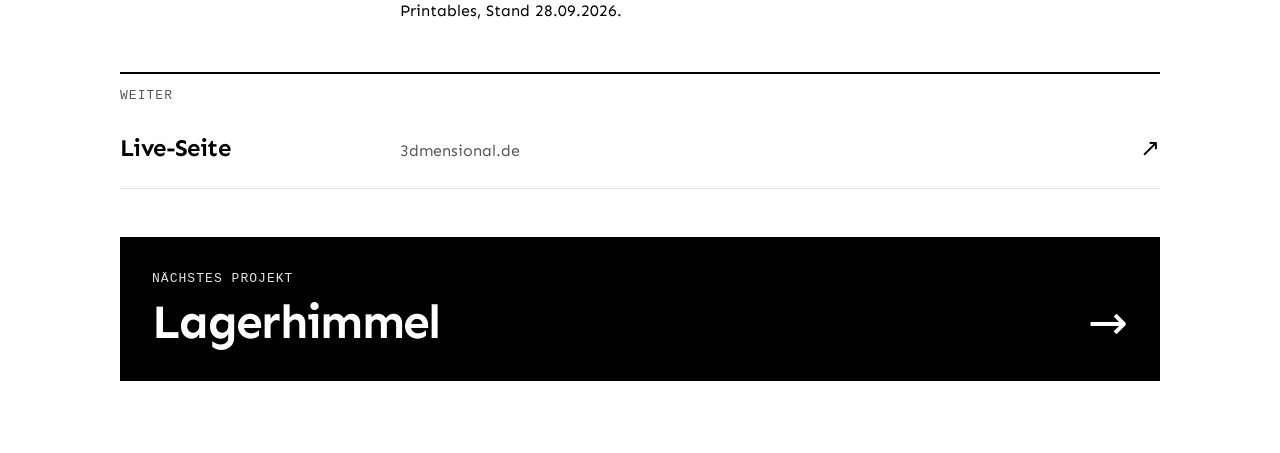
==== commit 8855244d: "Shisha mit neuem Untertitel, Pipeline in zwei Zeilen, breitere Inhaltsspalte Shisha as a Service: He" ====
--- a/projekte/3dmensional/index.html
+++ b/projekte/3dmensional/index.html
@@ -44,7 +44,7 @@
       <p class="held-unter"><span class="z">Prototypen, Ersatzteile, Kleinserien und Einzelstücke</span> <span class="z">für Privatleute und Betriebe.</span> <span class="z">Fehlt die Datei, entsteht das Teil aus Maßen, Skizze oder Original.</span></p>
       <figure>
         <div class="bild">
-          <img src="../../assets/bilder/3dmensional-1600.webp" srcset="../../assets/bilder/3dmensional-800.webp 800w, ../../assets/bilder/3dmensional-1600.webp 1600w" sizes="(max-width: 64rem) 100vw, 60rem" width="1600" height="1000" alt="Startseite von 3Dmensional mit der Überschrift „Dein Bauteil, gedruckt nach Maß.“" fetchpriority="high">
+          <img src="../../assets/bilder/3dmensional-1600.webp" srcset="../../assets/bilder/3dmensional-800.webp 800w, ../../assets/bilder/3dmensional-1600.webp 1600w" sizes="(max-width: 64rem) 100vw, 65rem" width="1600" height="1000" alt="Startseite von 3Dmensional mit der Überschrift „Dein Bauteil, gedruckt nach Maß.“" fetchpriority="high">
         </div>
         <figcaption class="bild-unter etikett">Screenshot der Live-Seite, 18.11.2026</figcaption>
       </figure>
--- a/assets/css/tokens.css
+++ b/assets/css/tokens.css
@@ -59,7 +59,7 @@
   --l-fett: 2px;
 
   /* Raster */
-  --breite: 60rem;
+  --breite: 65rem;
   --rand: 2rem;
   --lesebreite: 42rem;
 }
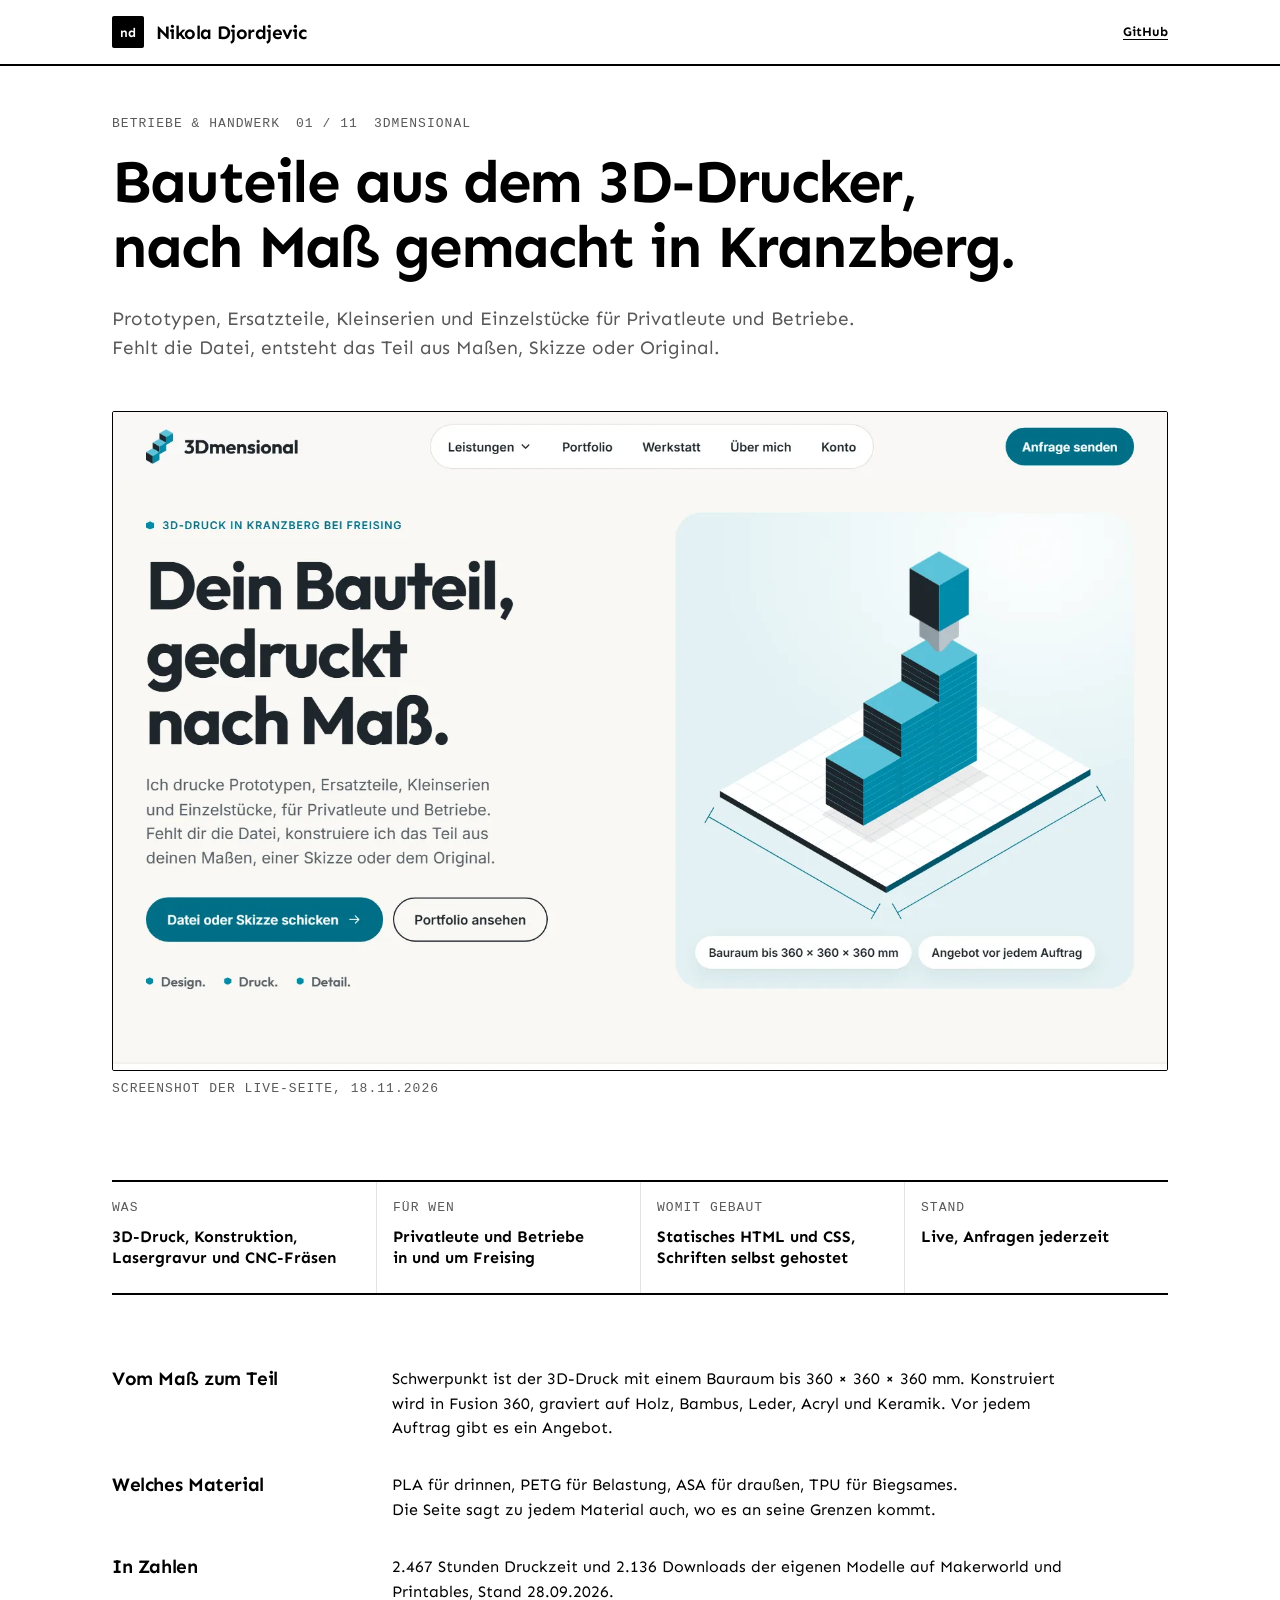
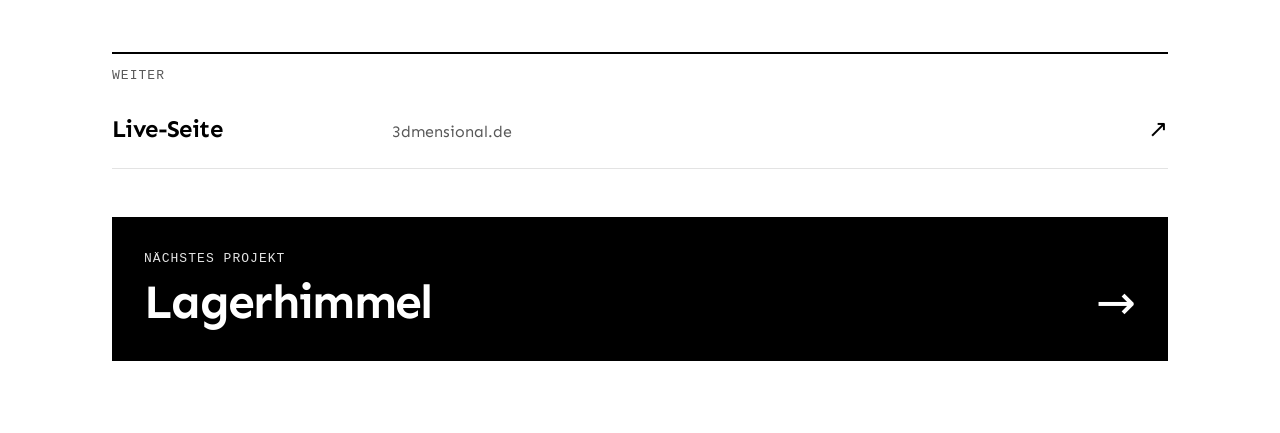
==== commit 7df2ac44: "Untertitel breiter, Texte nach Durchsicht der Umbrüche Co-Authored-By: Claude Opus 5.5 <noreply@anth" ====
--- a/projekte/3dmensional/index.html
+++ b/projekte/3dmensional/index.html
@@ -44,7 +44,7 @@
       <p class="held-unter"><span class="z">Prototypen, Ersatzteile, Kleinserien und Einzelstücke</span> <span class="z">für Privatleute und Betriebe.</span> <span class="z">Fehlt die Datei, entsteht das Teil aus Maßen, Skizze oder Original.</span></p>
       <figure>
         <div class="bild">
-          <img src="../../assets/bilder/3dmensional-1600.webp" srcset="../../assets/bilder/3dmensional-800.webp 800w, ../../assets/bilder/3dmensional-1600.webp 1600w" sizes="(max-width: 64rem) 100vw, 65rem" width="1600" height="1000" alt="Startseite von 3Dmensional mit der Überschrift „Dein Bauteil, gedruckt nach Maß.“" fetchpriority="high">
+          <img src="../../assets/bilder/3dmensional-1600.webp" srcset="../../assets/bilder/3dmensional-800.webp 800w, ../../assets/bilder/3dmensional-1600.webp 1600w" sizes="(max-width: 64rem) 100vw, 66rem" width="1600" height="1000" alt="Startseite von 3Dmensional mit der Überschrift „Dein Bauteil, gedruckt nach Maß.“" fetchpriority="high">
         </div>
         <figcaption class="bild-unter etikett">Screenshot der Live-Seite, 18.11.2026</figcaption>
       </figure>
--- a/assets/css/tokens.css
+++ b/assets/css/tokens.css
@@ -59,9 +59,10 @@
   --l-fett: 2px;
 
   /* Raster */
-  --breite: 65rem;
+  --breite: 66rem;
   --rand: 2rem;
   --lesebreite: 42rem;
+  --unterbreite: 58rem;
 }
 
 @media (max-width: 40rem) {
--- a/assets/css/site.css
+++ b/assets/css/site.css
@@ -228,7 +228,7 @@
 /* Sinnabschnitte bleiben zusammen, solange sie in eine Zeile passen */
 .held h1 .z, .held-unter .z, .band dd .z { display: inline-block; text-wrap: balance; }
 .held-unter {
-  margin-top: var(--s-5); max-width: var(--lesebreite);
+  margin-top: var(--s-5); max-width: var(--unterbreite);
   font-size: var(--t-gross); color: var(--c-leise);
   text-wrap: balance;
 }
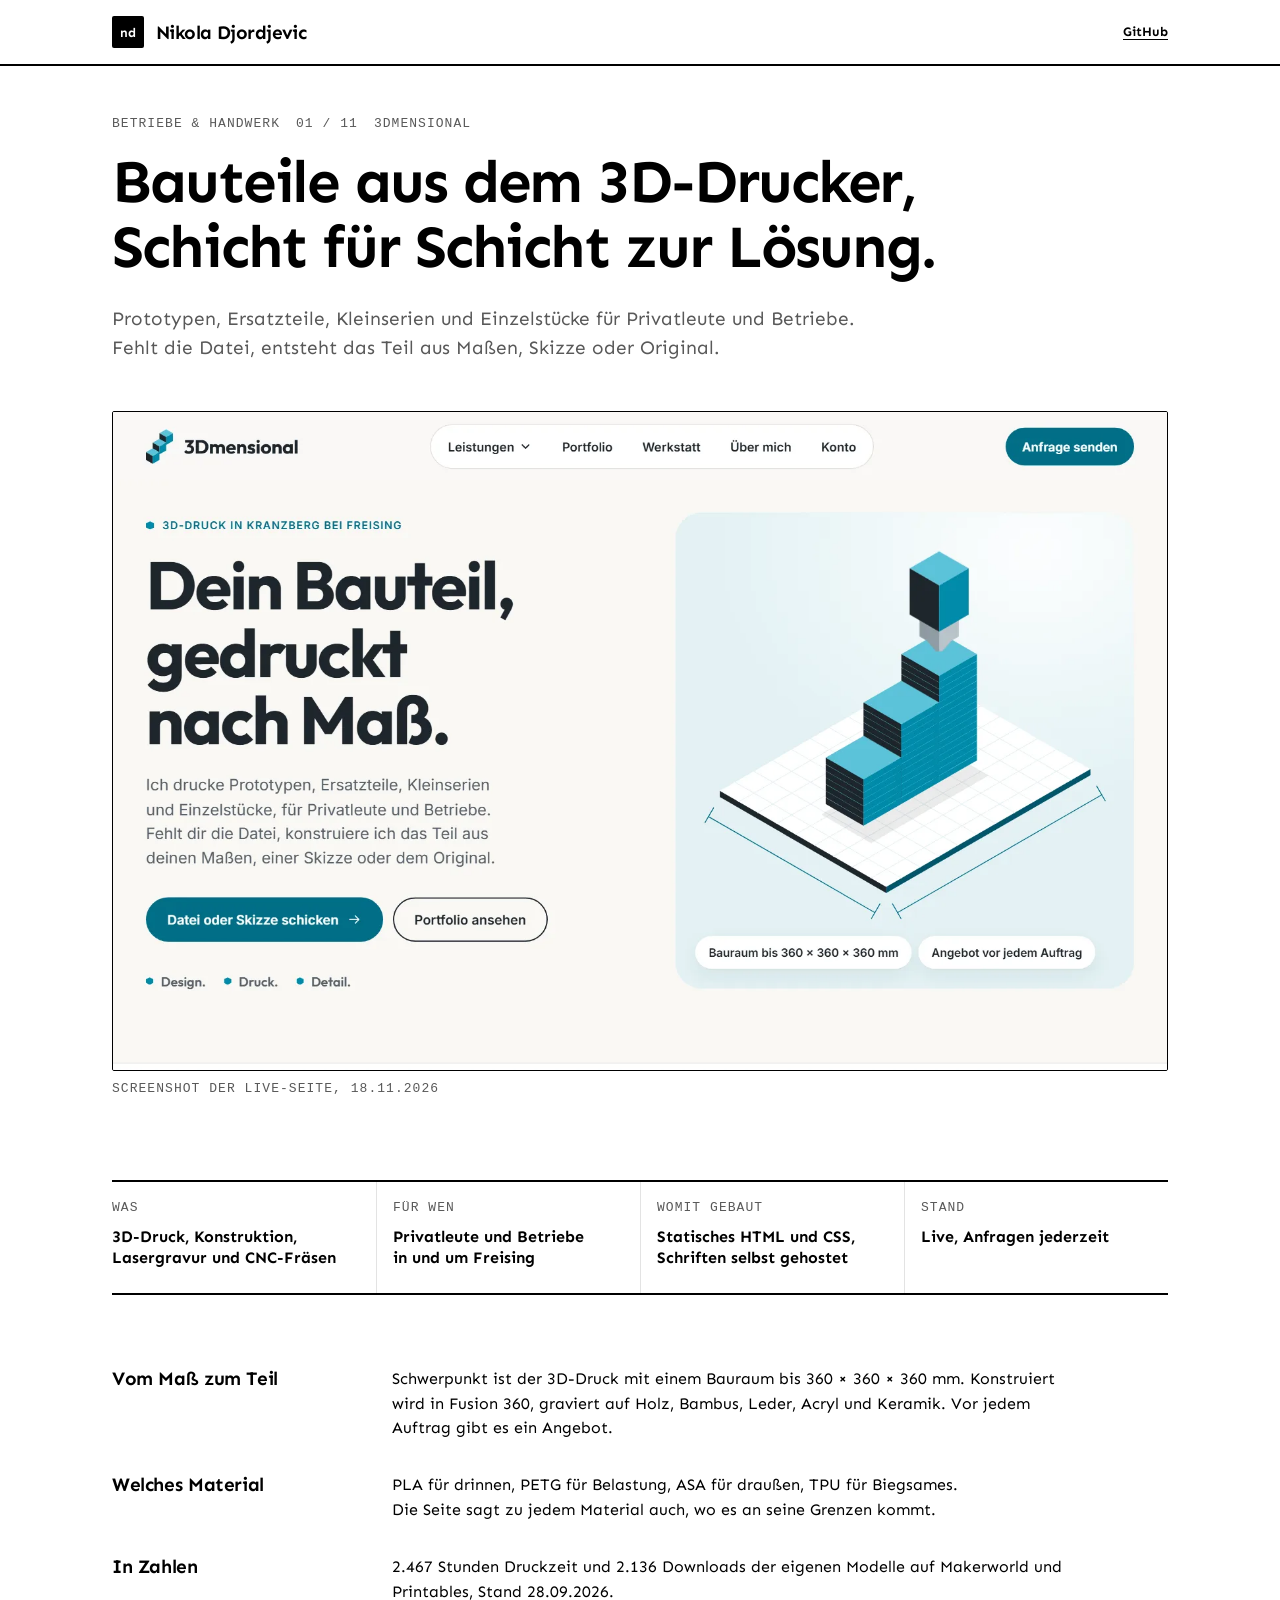
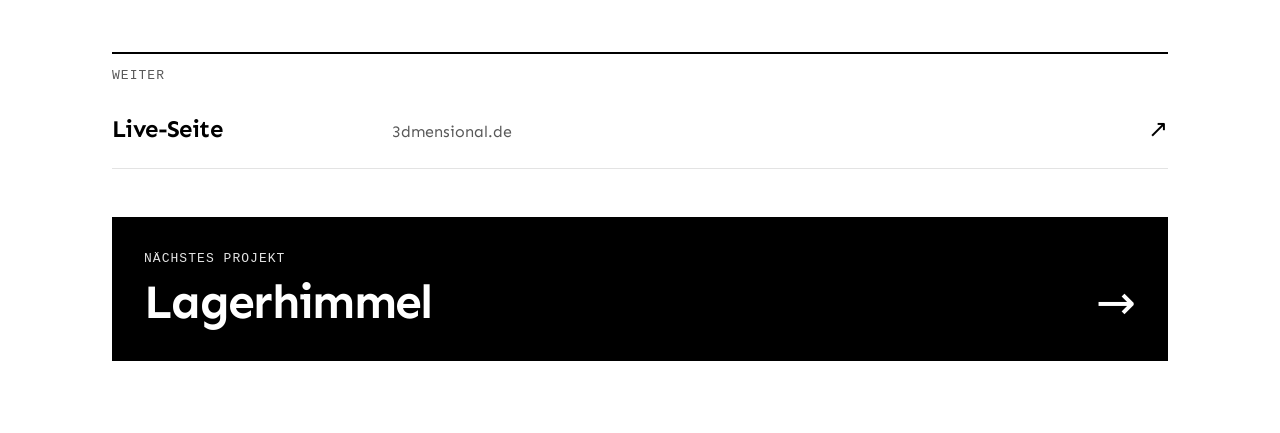
==== commit 5887e72d: "3Dmensional: Schicht für Schicht zur Lösung Co-Authored-By: Claude Opus 5.5 <noreply@anthropic.com>" ====
--- a/projekte/3dmensional/index.html
+++ b/projekte/3dmensional/index.html
@@ -4,7 +4,7 @@
 <meta charset="utf-8">
 <meta name="viewport" content="width=device-width, initial-scale=1">
 <title>3Dmensional · Nikola Djordjevic</title>
-<meta name="description" content="Bauteile aus dem 3D-Drucker, nach Maß gemacht in Kranzberg. Prototypen, Ersatzteile, Kleinserien und Einzelstücke für Privatleute und Betriebe. Fehlt die Datei, entsteht das Teil aus Maßen, Skizze oder Original.">
+<meta name="description" content="Bauteile aus dem 3D-Drucker, Schicht für Schicht zur Lösung. Prototypen, Ersatzteile, Kleinserien und Einzelstücke für Privatleute und Betriebe. Fehlt die Datei, entsteht das Teil aus Maßen, Skizze oder Original.">
 <meta name="author" content="Nikola Djordjevic">
 <meta name="theme-color" content="#ffffff">
 <meta name="color-scheme" content="light">
@@ -13,7 +13,7 @@
 <meta property="og:locale" content="de_DE">
 <meta property="og:site_name" content="Nikola Djordjevic">
 <meta property="og:title" content="3Dmensional · Nikola Djordjevic">
-<meta property="og:description" content="Bauteile aus dem 3D-Drucker, nach Maß gemacht in Kranzberg. Prototypen, Ersatzteile, Kleinserien und Einzelstücke für Privatleute und Betriebe. Fehlt die Datei, entsteht das Teil aus Maßen, Skizze oder Original.">
+<meta property="og:description" content="Bauteile aus dem 3D-Drucker, Schicht für Schicht zur Lösung. Prototypen, Ersatzteile, Kleinserien und Einzelstücke für Privatleute und Betriebe. Fehlt die Datei, entsteht das Teil aus Maßen, Skizze oder Original.">
 <meta property="og:url" content="https://tschortsch3711.github.io/portfolio/projekte/3dmensional/">
 <meta property="og:image" content="https://tschortsch3711.github.io/portfolio/assets/bilder/og/3dmensional.jpg">
 <meta property="og:image:width" content="1200">
@@ -40,7 +40,7 @@
   <div class="rahmen">
     <section class="held" aria-labelledby="aussage">
       <p class="etikett"><span>Betriebe &amp; Handwerk</span><span>01 / 11</span><span>3Dmensional</span></p>
-      <h1 id="aussage"><span class="z">Bauteile aus dem 3D-⁠Drucker,</span> <span class="z">nach Maß gemacht in Kranzberg.</span></h1>
+      <h1 id="aussage"><span class="z">Bauteile aus dem 3D-⁠Drucker,</span> <span class="z">Schicht für Schicht zur Lösung.</span></h1>
       <p class="held-unter"><span class="z">Prototypen, Ersatzteile, Kleinserien und Einzelstücke</span> <span class="z">für Privatleute und Betriebe.</span> <span class="z">Fehlt die Datei, entsteht das Teil aus Maßen, Skizze oder Original.</span></p>
       <figure>
         <div class="bild">
--- a/assets/css/site.css
+++ b/assets/css/site.css
@@ -81,8 +81,9 @@
   text-wrap: balance;
 }
 .einleitung p { font-size: var(--t-gross); color: var(--c-leise); }
-/* Jeder Satz der Einleitung beginnt in einer eigenen Zeile und bricht gleichmäßig um */
-.einleitung p span { display: block; text-wrap: balance; }
+/* Jede Zeile der Einleitung beginnt neu und bricht nur zwischen ihren Sinnabschnitten um */
+.einleitung p > span { display: block; text-wrap: balance; }
+.einleitung p .z { display: inline-block; text-wrap: balance; }
 
 .start main { display: grid; min-height: 0; }
 .raster {
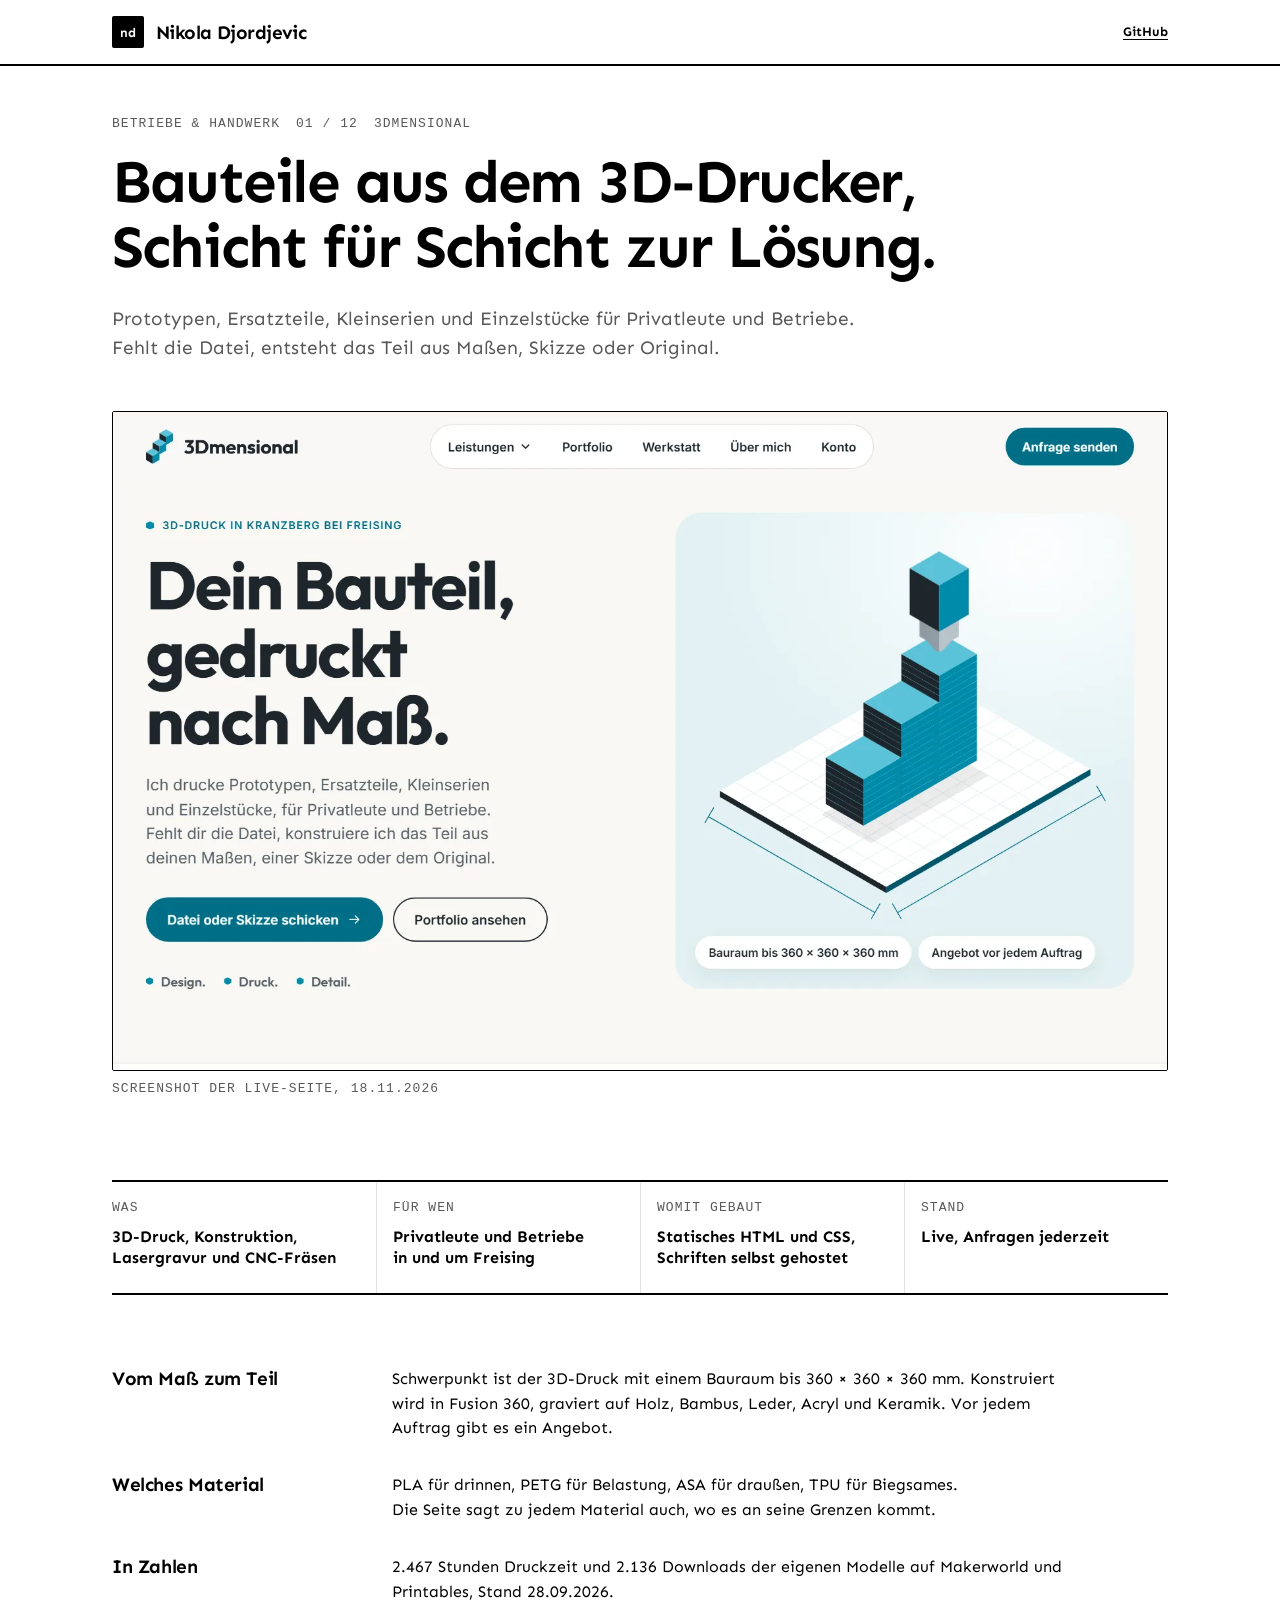
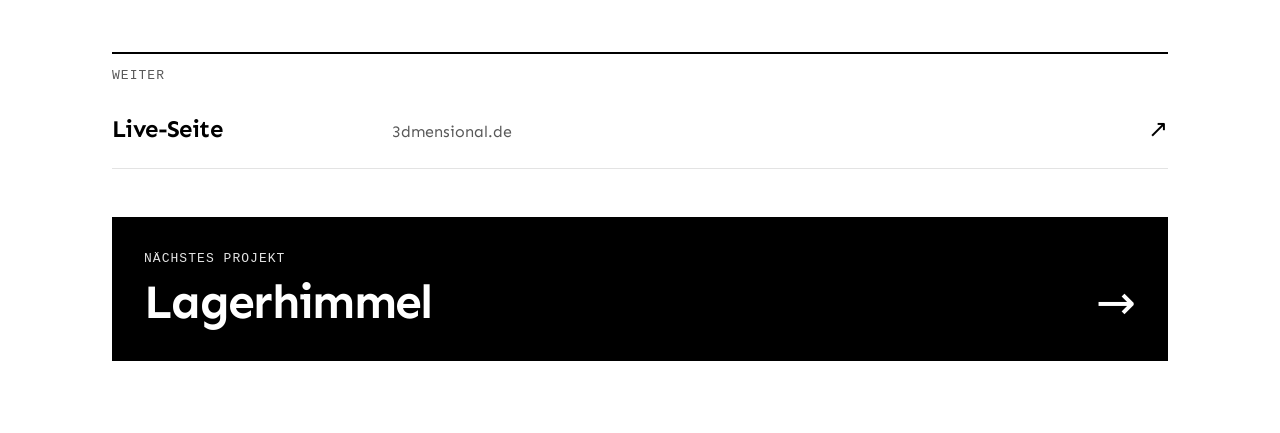
==== commit 8c6e715e: "Bechtle-Merch als Open-Source-Projekt vor Shisha, GitHub-Stempel wird Balken unter dem Raster Co-Aut" ====
--- a/projekte/3dmensional/index.html
+++ b/projekte/3dmensional/index.html
@@ -22,8 +22,8 @@
 <meta name="twitter:card" content="summary_large_image">
 <link rel="icon" href="../../favicon.svg" type="image/svg+xml">
 <link rel="preload" href="../../fonts/Sen/Sen-Bold.woff2" as="font" type="font/woff2" crossorigin>
-<link rel="stylesheet" href="../../assets/css/tokens.css">
-<link rel="stylesheet" href="../../assets/css/site.css">
+<link rel="stylesheet" href="../../assets/css/tokens.css?v=56fb2a18">
+<link rel="stylesheet" href="../../assets/css/site.css?v=b33506b6">
 </head>
 <body>
 <a class="springen" href="#inhalt">Zum Inhalt springen</a>
@@ -39,7 +39,7 @@
 <main id="inhalt">
   <div class="rahmen">
     <section class="held" aria-labelledby="aussage">
-      <p class="etikett"><span>Betriebe &amp; Handwerk</span><span>01 / 11</span><span>3Dmensional</span></p>
+      <p class="etikett"><span>Betriebe &amp; Handwerk</span><span>01 / 12</span><span>3Dmensional</span></p>
       <h1 id="aussage"><span class="z">Bauteile aus dem 3D-⁠Drucker,</span> <span class="z">Schicht für Schicht zur Lösung.</span></h1>
       <p class="held-unter"><span class="z">Prototypen, Ersatzteile, Kleinserien und Einzelstücke</span> <span class="z">für Privatleute und Betriebe.</span> <span class="z">Fehlt die Datei, entsteht das Teil aus Maßen, Skizze oder Original.</span></p>
       <figure>
--- a/assets/css/site.css
+++ b/assets/css/site.css
@@ -81,11 +81,11 @@
   text-wrap: balance;
 }
 .einleitung p { font-size: var(--t-gross); color: var(--c-leise); }
-/* Jede Zeile der Einleitung beginnt neu und bricht nur zwischen ihren Sinnabschnitten um */
+/* Jeder Satz der Einleitung beginnt in einer eigenen Zeile und bricht gleichmäßig um */
 .einleitung p > span { display: block; text-wrap: balance; }
-.einleitung p .z { display: inline-block; text-wrap: balance; }
-
-.start main { display: grid; min-height: 0; }
+.einleitung br.weit { display: none; }
+
+.start main { display: grid; grid-template-rows: 1fr auto; min-height: 0; }
 .raster {
   width: 100%; margin: 0 auto; padding: var(--s-4) var(--rand) var(--rand);
   display: grid; grid-template-columns: repeat(4, 1fr); grid-auto-rows: 1fr;
@@ -129,19 +129,17 @@
 .kachel:hover .kachel-satz, .kachel:focus-visible .kachel-satz, .kachel.fokus .kachel-satz { max-height: 4.5rem; color: var(--c-haar); }
 .kachel:focus-visible { outline-offset: 2px; }
 
-/* Stempel: runder Link zu GitHub auf dem letzten Platz im Raster.
-   Er wächst mit der Höhe seines Platzes, die Schrift wächst mit (Container-Einheiten). */
-.stempel-platz { display: flex; align-items: center; justify-content: center; min-height: 0; container-type: size; }
-.stempel {
-  height: 86%; aspect-ratio: 1; border-radius: 50%;
-  display: flex; flex-direction: column; align-items: center; justify-content: center; gap: var(--s-1);
+/* Mehr auf GitHub: schwarzer Balken unter dem Raster, gebaut wie „Nächstes Projekt“ auf den Projektseiten */
+.mehr {
+  display: grid; grid-template-columns: auto 1fr auto; gap: var(--s-4); align-items: baseline;
+  margin: 0 var(--rand) var(--rand); padding: var(--s-4) var(--s-5);
   background: var(--c-tinte); color: var(--c-papier); text-decoration: none;
-  font-size: clamp(1rem, 8cqh, 1.75rem); line-height: 1;
-  transition: transform .2s ease;
-}
-.stempel .etikett { color: var(--c-haar); font-size: clamp(var(--t-klein), 6cqh, 1.25rem); }
-.stempel-name { font-size: clamp(var(--t-zwischen), 13cqh, 3rem); font-weight: 700; letter-spacing: -0.025em; line-height: 1.1; }
-.stempel:hover, .stempel:focus-visible { transform: rotate(-6deg) scale(1.04); }
+}
+.mehr .etikett { color: var(--c-haar); }
+.mehr-name { font-size: var(--t-zwischen); font-weight: 700; letter-spacing: -0.025em; line-height: 1.1; }
+.mehr-pfeil { font-size: var(--t-zwischen); line-height: 1; transition: transform .12s ease; }
+.mehr:hover .mehr-pfeil, .mehr:focus-visible .mehr-pfeil { transform: translateX(var(--s-2)); }
+.mehr:focus-visible { outline-offset: 3px; }
 
 /* Sehr breite Fenster: Titel und jeder Satz stehen in einer Zeile. Der Text sitzt mittig
    zwischen dem Ende des Titels und dem rechten Rand, die Abstände links und rechts sind gleich. */
@@ -149,15 +147,14 @@
   .einleitung { grid-template-columns: auto 1fr; gap: 0; }
   .einleitung h1, .einleitung p span { white-space: nowrap; }
   .einleitung p { justify-self: center; }
+  /* Hier bricht die Einleitung nach den Prototypen um, der letzte Satz rückt in die zweite Zeile */
+  .einleitung p > span { display: inline; }
+  .einleitung br.weit { display: inline; }
 }
 @media (max-width: 64rem) {
   .start { display: block; }
   .raster { grid-template-columns: repeat(2, 1fr); grid-auto-rows: auto; max-height: none; }
   .kachel { height: auto; min-height: 0; aspect-ratio: 16 / 10; }
-  .stempel-platz { container-type: normal; }
-  .stempel { height: 9rem; font-size: 1rem; }
-  .stempel .etikett { font-size: var(--t-klein); }
-  .stempel-name { font-size: var(--t-zwischen); }
 }
 /* Tablet: Der Titel steht dreizeilig links und ist nur so breit wie sein Text. Rand, Abstand zum Text
    und Abstand oben und unten sind gleich groß. Der letzte Satz passt rechts in eine Zeile. */
@@ -171,11 +168,10 @@
 @media (max-width: 47.9375rem) {
   .einleitung { grid-template-columns: 1fr; gap: var(--s-3); padding-top: var(--s-5); padding-bottom: var(--s-5); }
   .einleitung h1 { font-size: clamp(1.75rem, 9vw, 3rem); }
-  .einleitung p { font-size: clamp(0.875rem, calc((100vw - 2rem) / 23.2), var(--t-gross)); }
+  .einleitung p { font-size: clamp(0.8125rem, calc((100vw - 2rem) / 24.4), var(--t-gross)); }
 }
 @media (max-width: 40rem) {
   .raster { grid-template-columns: 1fr; }
-  .stempel-platz { padding: var(--s-4) 0; }
 }
 .gruppe-kopf {
   display: flex; justify-content: space-between; align-items: baseline; gap: var(--s-4);
@@ -299,6 +295,28 @@
   .text-block > div { margin-bottom: var(--s-5); }
 }
 
+/* Modelle: Galerie in drei Spalten, auf dem Tablet zwei, auf dem Handy eine */
+.modelle { padding-bottom: var(--s-8); }
+.modelle-liste {
+  display: grid; grid-template-columns: repeat(3, 1fr); gap: var(--s-6) var(--s-4);
+  margin-top: var(--s-5);
+}
+.modelle-liste img {
+  width: 100%; aspect-ratio: 16 / 11; object-fit: cover;
+  border: var(--l-duenn) solid var(--c-tinte); border-radius: var(--r-1); background: var(--c-flaeche);
+}
+.modelle-liste h3 { margin-top: var(--s-3); font-weight: 700; letter-spacing: -0.02em; line-height: 1.3; text-wrap: balance; }
+.modelle-liste p { margin-top: var(--s-1); font-size: var(--t-klein); line-height: 1.5; color: var(--c-leise); text-wrap: pretty; }
+@media (max-width: 56rem) { .modelle-liste { grid-template-columns: 1fr 1fr; } }
+@media (max-width: 40rem) { .modelle-liste { grid-template-columns: 1fr; } }
+
+/* Rechtlicher Hinweis: ruhiger Kasten mit dünnem Rahmen */
+.hinweis {
+  margin-bottom: var(--s-8); padding: var(--s-5);
+  border: var(--l-duenn) solid var(--c-tinte); border-radius: var(--r-1);
+}
+.hinweis p + p { margin-top: var(--s-2); max-width: var(--unterbreite); color: var(--c-leise); text-wrap: pretty; }
+
 /* Weiter ----------------------------------------------------------------- */
 .weiter { padding-bottom: var(--s-8); }
 .weiter .gruppe-kopf { padding-bottom: var(--s-1); }
